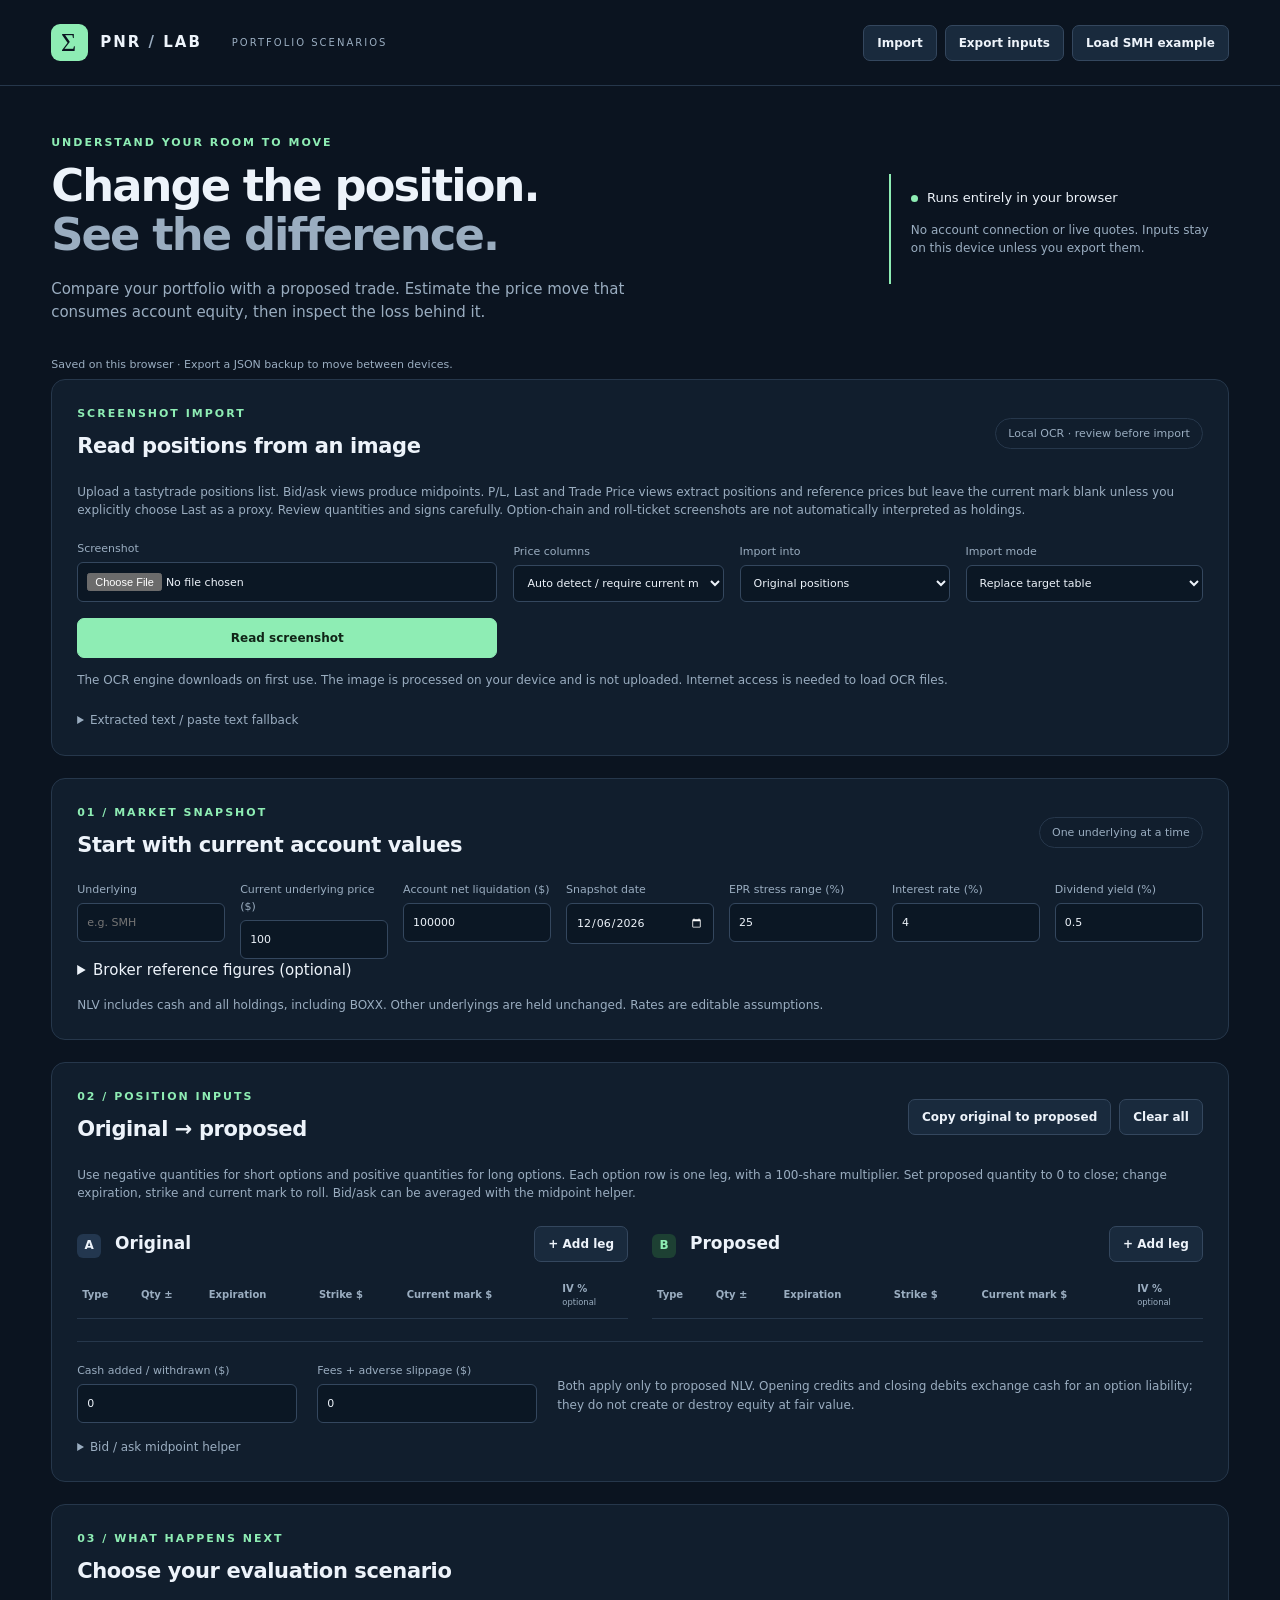
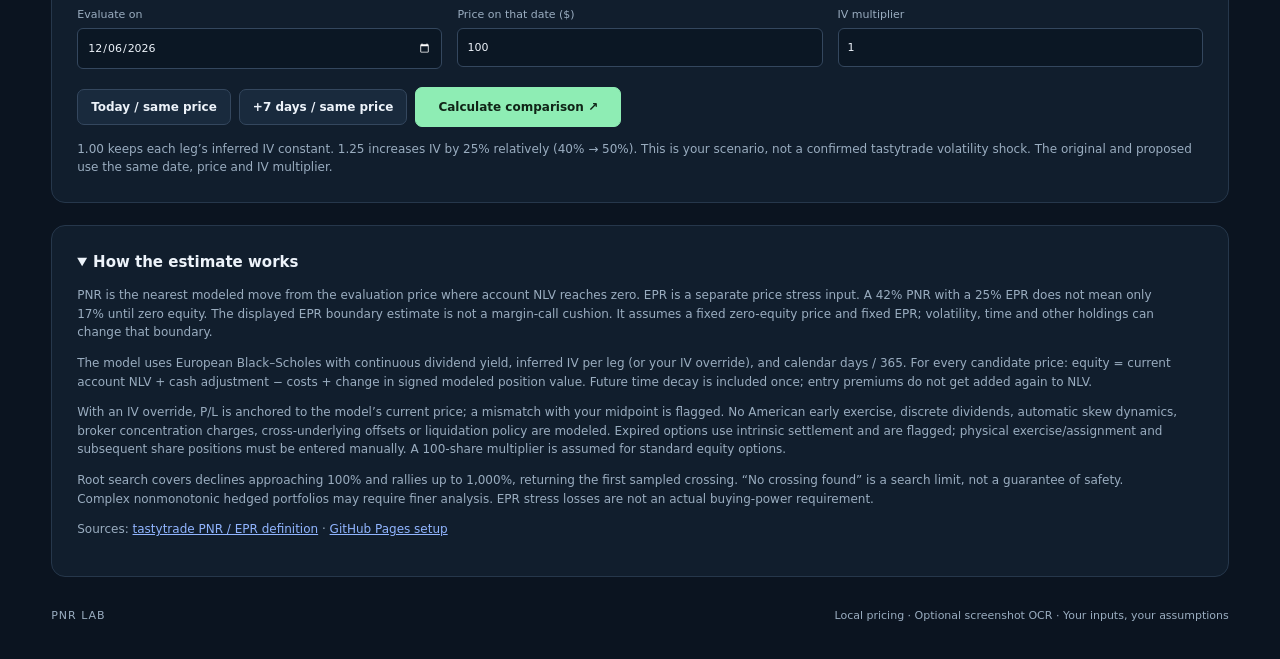
==== index.html @ 28ea032d "Add files via upload Initial PNR Lab deployment" ====
<!doctype html><html lang="en"><head><meta charset="utf-8"><meta name="viewport" content="width=device-width,initial-scale=1"><meta name="theme-color" content="#0b1420"><title>PNR Lab · Portfolio scenario calculator</title><style>:root{color-scheme:dark;--bg:#0b1420;--panel:#111e2d;--line:#26374b;--text:#edf3fa;--muted:#9aadc0;--mint:#8eedb4;--blue:#91b5ff;--amber:#ffc779}*{box-sizing:border-box}body{margin:0;background:var(--bg);color:var(--text);font:15px/1.55 system-ui,-apple-system,BlinkMacSystemFont,"Segoe UI",sans-serif}header{display:flex;align-items:center;gap:30px;padding:24px 4%;border-bottom:1px solid var(--line)}.brand{text-decoration:none;display:flex;align-items:center;gap:12px;letter-spacing:2px;font-weight:750;color:var(--text)}.logo{font:26px Georgia;background:var(--mint);color:#0b1420;width:37px;height:37px;display:grid;place-items:center;border-radius:9px}.muted,.tag{color:var(--muted)}.tag{font-size:10px;letter-spacing:2px}.header-actions{margin-left:auto;display:flex;gap:8px}main{max-width:1600px;margin:auto;padding:0 4%}.intro{display:flex;justify-content:space-between;gap:40px;align-items:center;padding:48px 0 32px}.eyebrow{color:var(--mint);font-size:11px;letter-spacing:2px;font-weight:700;margin:0 0 8px}h1{font-size:clamp(32px,3.5vw,54px);line-height:1.1;letter-spacing:-1.9px;margin:10px 0 18px}h1 span{color:var(--muted)}h2{font-size:21px;letter-spacing:-.4px;margin:0}h3{font-size:17px;margin:0 0 12px}.intro-copy{color:var(--muted);max-width:590px;margin:0}.status-card{border-left:2px solid var(--mint);padding:14px 20px;max-width:340px;font-size:13px}.status-card p{color:var(--muted);font-size:12px}.dot{display:inline-block;width:7px;height:7px;background:var(--mint);border-radius:50%;margin-right:5px}.panel{border:1px solid var(--line);background:var(--panel);border-radius:14px;padding:25px;margin:0 0 22px}.section-top,.results-title{display:flex;justify-content:space-between;align-items:center;gap:20px;margin-bottom:20px}.pill{color:var(--muted);border:1px solid var(--line);border-radius:30px;padding:6px 12px;font-size:11px;white-space:nowrap}.field-grid{display:grid;grid-template-columns:repeat(7,minmax(0,1fr));gap:15px}label{font-size:11px;color:var(--muted);display:block}input,select{font:inherit;color:var(--text);background:#0b1724;border:1px solid #34475e;border-radius:6px;width:100%;padding:10px 9px;margin-top:5px;min-width:0}input:focus,select:focus,button:focus-visible{outline:2px solid var(--mint);outline-offset:2px}button{font:600 12px system-ui;background:#192a3d;color:var(--text);border:1px solid #34475e;padding:10px 13px;border-radius:7px;cursor:pointer;white-space:nowrap}button:hover{background:#243a51}button.primary{background:var(--mint);border-color:var(--mint);color:#102417;padding:12px 22px}.button-group{display:flex;gap:8px;align-items:center;flex-wrap:wrap}.hint{font-size:12px;color:var(--muted);margin:13px 0 0}.tables{display:grid;grid-template-columns:1fr 1fr;gap:24px;margin-top:23px}.position-side{min-width:0}.table-heading{display:flex;justify-content:space-between;align-items:center;margin:0 0 10px}.table-heading h3{margin:0}.number{background:#23374f;border-radius:6px;display:inline-grid;place-items:center;width:24px;height:24px;margin-right:8px;font-size:12px}.proposed .number{background:#1d4033;color:var(--mint)}.table-scroll{overflow-x:auto}table{border-collapse:collapse;width:100%;text-align:left}th{font-size:10px;font-weight:600;color:var(--muted);padding:9px 5px;border-bottom:1px solid var(--line);white-space:nowrap}th small{display:block;font-weight:400}td{padding:8px 5px;border-bottom:1px solid var(--line);font-size:12px;white-space:nowrap;font-variant-numeric:tabular-nums}.inputs{min-width:715px}.inputs input,.inputs select{font-size:12px;padding:8px 6px;margin:0}.inputs td:nth-child(1){width:80px}.inputs td:nth-child(2){width:62px}.inputs td:nth-child(3){width:128px}.inputs td:nth-child(4){width:75px}.inputs td:nth-child(5){width:83px}.inputs td:nth-child(6),.inputs td:nth-child(7){width:73px}.remove{padding:5px 8px;color:var(--muted)}.proposal-controls{display:grid;grid-template-columns:220px 220px 1fr;gap:20px;margin-top:22px;padding-top:20px;border-top:1px solid var(--line)}.proposal-controls p{color:var(--muted);font-size:12px;margin:15px 0}.mid-helper{margin-top:8px;color:var(--muted);font-size:12px}summary{cursor:pointer}.mid-helper .button-group{margin-top:12px}.mid-helper input{width:120px}.evaluation .field-grid{grid-template-columns:repeat(3,minmax(0,1fr));margin:18px 0}.save-status{min-height:22px;font-size:11px;color:var(--muted);padding-bottom:6px}#errors:not(:empty){padding:16px;border:1px solid #b55a57;background:#391e26;color:#ffd3ce;border-radius:10px;margin-bottom:22px}.cards{display:grid;grid-template-columns:1fr 1fr;gap:22px;margin-bottom:22px}.result-card{border:1px solid var(--line);border-radius:14px;padding:25px;background:linear-gradient(130deg,#16273b,#111e2d)}.result-card.proposed-card{background:linear-gradient(130deg,#17372c,#111e2d);border-color:#34594a}.card-label{color:var(--muted);font-size:12px}.pnr-number{font-size:46px;font-weight:650;letter-spacing:-2px;line-height:1.2;margin:8px 0 10px}.pnr-number small{font-size:18px;letter-spacing:0;color:var(--muted)}.card-stats{display:flex;flex-wrap:wrap;gap:25px;font-size:12px;color:var(--muted)}.card-stats strong{display:block;color:var(--text);font-size:17px;margin:4px 0}.badge{display:inline-block;border-radius:25px;padding:4px 9px;font-size:10px;background:#204832;color:var(--mint);margin-top:18px}.badge.warn{background:#473223;color:var(--amber)}.comparison th,.comparison td{padding:13px 12px}.comparison th{font-size:11px}.comparison td{font-size:13px}.positive{color:var(--mint)}.negative{color:#ff9a94}.legend{font-size:12px;display:flex;gap:15px}.original-line{color:var(--blue)}.proposed-line{color:var(--mint)}canvas{width:100%;height:300px;display:block;touch-action:pan-y}.methodology p{font-size:12px;color:var(--muted);max-width:1100px}.methodology summary{font-weight:650}.methodology a{color:var(--blue)}footer{display:flex;justify-content:space-between;color:var(--muted);font-size:11px;letter-spacing:1px;padding:8px 0 35px}footer span{letter-spacing:0}#leg-side{width:auto;margin:0;padding:9px}.toast{color:var(--mint)}@media(min-width:1200px){.inputs{min-width:650px}}@media(max-width:1100px){.field-grid{grid-template-columns:repeat(4,minmax(0,1fr))}.tables{grid-template-columns:1fr}.inputs{min-width:715px}.proposal-controls{grid-template-columns:1fr 1fr}.proposal-controls p{grid-column:1/-1;margin:0}.tag{display:none}}@media(max-width:600px){header{flex-wrap:wrap;gap:15px;padding:18px 5%}.header-actions{width:100%;margin:0;flex-wrap:wrap}.intro{padding:30px 0;display:block}.status-card{margin-top:24px}.field-grid,.evaluation .field-grid{grid-template-columns:1fr 1fr;gap:12px}.panel{padding:18px}.section-top,.results-title{align-items:flex-start;flex-wrap:wrap}.cards{grid-template-columns:1fr}.proposal-controls{grid-template-columns:1fr 1fr}.pnr-number{font-size:40px}footer{display:block}footer span{display:block;margin-top:8px}.comparison{min-width:580px}.pill{white-space:normal}.evaluation .button-group button{flex:1}.intro-copy{font-size:13px}}
.ocr-controls{display:grid;grid-template-columns:2fr 1fr 1fr auto;gap:16px;align-items:end;margin-top:20px}.ocr-preview{display:grid;grid-template-columns:170px 1fr;gap:25px;margin:22px 0}.ocr-preview img{width:100%;max-height:240px;object-fit:contain;border:1px solid var(--line);border-radius:8px}.ocr-preview .field-grid{grid-template-columns:repeat(3,minmax(0,1fr));margin-top:15px}.check-label{display:flex;align-items:center;gap:8px;margin-top:15px}.check-label input{width:auto;margin:0}.ocr-table{min-width:1000px}.ocr-table input[type=checkbox]{width:18px;height:18px}.ocr-warnings{white-space:normal;min-width:150px;color:var(--amber);font-size:10px}.screenshot-panel .button-group{margin-top:15px}.ocr-text{margin-top:20px;color:var(--muted);font-size:12px}.ocr-text textarea{width:100%;margin:12px 0;padding:12px;border:1px solid #34475e;border-radius:7px;background:#0b1724;color:var(--text);font:12px monospace}button:disabled{opacity:.45;cursor:not-allowed}#ocr-progress{min-height:20px}@media(max-width:900px){.ocr-controls{grid-template-columns:1fr 1fr}.ocr-preview{grid-template-columns:110px 1fr}}@media(max-width:600px){.ocr-controls{grid-template-columns:1fr}.ocr-preview{grid-template-columns:1fr}.ocr-preview img{max-height:180px}.ocr-preview .field-grid{grid-template-columns:1fr 1fr}}
</style></head><body>
<header><a class="brand" href="#"><span class="logo">Σ</span><span>PNR<span class="muted"> / </span>LAB</span></a><span class="tag">PORTFOLIO SCENARIOS</span><div class="header-actions"><button id="import">Import</button><button id="export">Export inputs</button><button id="demo">Load SMH example</button></div></header>
<main><section class="intro"><div><p class="eyebrow">UNDERSTAND YOUR ROOM TO MOVE</p><h1>Change the position.<br><span>See the difference.</span></h1><p class="intro-copy">Compare your portfolio with a proposed trade. Estimate the price move that consumes account equity, then inspect the loss behind it.</p></div><div class="status-card"><span class="dot"></span> Runs entirely in your browser<p>No account connection or live quotes. Inputs stay on this device unless you export them.</p></div></section>
<div id="save-status" class="save-status" aria-live="polite"></div>
<section class="panel screenshot-panel"><div class="section-top"><div><p class="eyebrow">SCREENSHOT IMPORT</p><h2>Read positions from an image</h2></div><span class="pill">Local OCR · review before import</span></div><p class="hint">Upload a tastytrade positions list. Bid/ask views produce midpoints. P/L, Last and Trade Price views extract positions and reference prices but leave the current mark blank unless you explicitly choose Last as a proxy. Review quantities and signs carefully. Option-chain and roll-ticket screenshots are not automatically interpreted as holdings.</p><div class="ocr-controls"><label>Screenshot<input id="screenshot-file" type="file" accept="image/png,image/jpeg,image/webp"></label><label>Price columns<select id="ocr-layout"><option value="auto">Auto detect / require current mark</option><option value="bidask">Bid / Ask view</option><option value="last">Use Last as proxy (may be stale)</option></select></label><label>Import into<select id="ocr-target"><option value="original">Original positions</option><option value="proposed">Proposed positions</option></select></label><label>Import mode<select id="ocr-mode"><option value="replace">Replace target table</option><option value="append">Append to target table</option></select></label><button id="ocr-read" class="primary">Read screenshot</button></div><p id="ocr-progress" class="hint" aria-live="polite">The OCR engine downloads on first use. The image is processed on your device and is not uploaded. Internet access is needed to load OCR files.</p><div id="ocr-review" hidden><div class="ocr-preview"><img id="ocr-image" alt="Selected screenshot preview"><div><h3>Review extracted values</h3><p class="hint">A missing value stays blank. Expiration years may be inferred from the snapshot date. Confirm every row after comparing with the image; import is blocked until valid rows are confirmed.</p><div class="field-grid"><label>Detected symbol<input id="ocr-symbol"></label><label>Detected spot ($)<input id="ocr-spot" type="number" step="any"></label><label>Detected account NLV ($)<input id="ocr-nlv" type="number" step="any"></label></div><label class="check-label"><input type="checkbox" id="ocr-fields"> Also apply these detected account fields (optional)</label></div></div><div class="table-scroll"><table class="inputs ocr-table"><thead><tr><th>Confirm</th><th>Type</th><th>Qty ±</th><th>Expiration</th><th>Strike $</th><th>Bid $</th><th>Ask $</th><th>Last $</th><th>Entry $</th><th>Current mark $</th><th>Review notes</th><th></th></tr></thead><tbody id="ocr-rows"></tbody></table></div><div class="button-group"><button id="ocr-add">+ Add missing row</button><button id="ocr-apply" class="primary">Import reviewed rows</button></div></div><details class="ocr-text"><summary>Extracted text / paste text fallback</summary><p class="hint">If OCR cannot load, paste rows as: <code>-15 Oct 16 2026 715 C 0.33 0.45</code>. One leg per line. Then parse and review.</p><textarea id="ocr-text" rows="6" placeholder="-15 Oct 16 2026 715 C 0.33 0.45"></textarea><button id="ocr-parse">Parse text into review table</button></details></section>
<section class="panel"><div class="section-top"><div><p class="eyebrow">01 / MARKET SNAPSHOT</p><h2>Start with current account values</h2></div><span class="pill">One underlying at a time</span></div><div class="field-grid">
<label>Underlying<input id="symbol" value="" placeholder="e.g. SMH" maxlength="12"></label><label>Current underlying price ($)<input id="spot" type="number" min="0.01" step="0.01"></label><label>Account net liquidation ($)<input id="nlv" type="number" min="1" step="1000"></label><label>Snapshot date<input id="asOf" type="date"></label><label>EPR stress range (%)<input id="epr" type="number" min="0.1" max="99.9" step="0.1"></label><label>Interest rate (%)<input id="rate" type="number" step="0.1"></label><label>Dividend yield (%)<input id="yield" type="number" step="0.1"></label>
</div><details><summary>Broker reference figures (optional)</summary><div class="field-grid"><label>Reported signed PNR (%)<input id="brokerPNR" type="number" step="any"></label><label>Underlying margin requirement ($)<input id="brokerMargin" type="number" step="0.01"></label><label>Net short extrinsic value ($)<input id="brokerExtrinsic" type="number" step="0.01"></label></div><p class="hint">Reference observations only. They do not adjust or calibrate the model.</p></details><p class="hint">NLV includes cash and all holdings, including BOXX. Other underlyings are held unchanged. Rates are editable assumptions.</p></section>
<section class="panel"><div class="section-top"><div><p class="eyebrow">02 / POSITION INPUTS</p><h2>Original → proposed</h2></div><div class="button-group"><button id="copy">Copy original to proposed</button><button id="empty">Clear all</button></div></div>
<p class="hint">Use negative quantities for short options and positive quantities for long options. Each option row is one leg, with a 100-share multiplier. Set proposed quantity to 0 to close; change expiration, strike and current mark to roll. Bid/ask can be averaged with the midpoint helper.</p>
<div class="tables"><div class="position-side"><div class="table-heading"><h3><span class="number">A</span> Original</h3><button data-add="original">+ Add leg</button></div><div class="table-scroll"><table class="inputs"><thead><tr><th>Type</th><th>Qty ±</th><th>Expiration</th><th>Strike $</th><th>Current mark $</th><th>IV % <small>optional</small></th><th>Entry $ <small>optional</small></th><th></th></tr></thead><tbody id="original"></tbody></table></div></div>
<div class="position-side proposed"><div class="table-heading"><h3><span class="number">B</span> Proposed</h3><button data-add="proposed">+ Add leg</button></div><div class="table-scroll"><table class="inputs"><thead><tr><th>Type</th><th>Qty ±</th><th>Expiration</th><th>Strike $</th><th>Current mark $</th><th>IV % <small>optional</small></th><th>Entry $ <small>optional</small></th><th></th></tr></thead><tbody id="proposed"></tbody></table></div></div></div>
<div class="proposal-controls"><label>Cash added / withdrawn ($)<input id="deposit" type="number" step="1000"></label><label>Fees + adverse slippage ($)<input id="cost" type="number" min="0" step="1"></label><p>Both apply only to proposed NLV. Opening credits and closing debits exchange cash for an option liability; they do not create or destroy equity at fair value.</p></div>
<details class="mid-helper"><summary>Bid / ask midpoint helper</summary><div class="button-group"><label>Bid<input id="bid" type="number" step="0.01" min="0"></label><label>Ask<input id="ask" type="number" step="0.01" min="0"></label><output id="mid-output">Midpoint: —</output></div></details>
</section>
<section class="panel evaluation"><div><p class="eyebrow">03 / WHAT HAPPENS NEXT</p><h2>Choose your evaluation scenario</h2></div><div class="field-grid"><label>Evaluate on<input id="evaluateOn" type="date"></label><label>Price on that date ($)<input id="evaluateSpot" type="number" min="0.01" step="0.01"></label><label>IV multiplier<input id="ivScale" type="number" min="0.01" max="5" step="0.05"></label></div><div class="button-group"><button id="today">Today / same price</button><button id="week">+7 days / same price</button><button id="calculate" class="primary">Calculate comparison ↗</button></div><p class="hint">1.00 keeps each leg’s inferred IV constant. 1.25 increases IV by 25% relatively (40% → 50%). This is your scenario, not a confirmed tastytrade volatility shock. The original and proposed use the same date, price and IV multiplier.</p></section>
<div id="errors" role="alert"></div><section id="results" hidden>
<div class="results-title"><div><p class="eyebrow">04 / ESTIMATED RESULTS</p><h2 id="result-heading">Your comparison</h2></div><span class="pill">Theoretical · not broker margin</span></div><div id="cards" class="cards"></div>
<section class="panel"><h3>Broker comparison · original snapshot</h3><div class="table-scroll"><table class="comparison"><thead><tr><th>Metric</th><th>Broker observation</th><th>Model</th><th>Difference</th></tr></thead><tbody id="broker-comparison"></tbody></table></div><p id="broker-note" class="hint"></p></section><section class="panel"><h3>What changed?</h3><div class="table-scroll"><table class="comparison"><thead><tr><th>Metric</th><th>Original</th><th>Proposed</th><th>Change</th></tr></thead><tbody id="comparison"></tbody></table></div><p id="result-note" class="hint"></p></section>
<section class="panel"><div class="section-top"><div><p class="eyebrow">EQUITY UNDER PRICE STRESS</p><h3>The path to zero</h3></div><div class="legend"><span class="original-line">● Original</span><span class="proposed-line">● Proposed</span></div></div><canvas id="chart" height="300" aria-label="Original and proposed account equity across underlying price moves"></canvas><p id="chart-hover" class="hint">Move over the chart to inspect account equity. The dashed line is zero equity.</p></section>
<section class="panel"><div class="section-top"><h3>Loss contribution by leg</h3><div class="button-group"><select id="leg-side" aria-label="Portfolio for leg breakdown"><option value="original">Original</option><option value="proposed" selected>Proposed</option></select><button id="csv">Export results CSV</button></div></div><div class="table-scroll"><table class="comparison"><thead><tr><th>Position</th><th>Fitted IV</th><th>Projected P/L*</th><th>Up EPR loss</th><th>Up loss / contract</th><th>Down EPR loss</th></tr></thead><tbody id="leg-results"></tbody></table></div><p class="hint">Positive stress loss consumes equity; negative loss is an offsetting gain. *Projected P/L is the change from the current modeled snapshot to your evaluation date and price.</p></section>
</section>
<section class="panel methodology"><details open><summary>How the estimate works</summary><p>PNR is the nearest modeled move from the evaluation price where account NLV reaches zero. EPR is a separate price stress input. A 42% PNR with a 25% EPR does not mean only 17% until zero equity. The displayed EPR boundary estimate is not a margin-call cushion. It assumes a fixed zero-equity price and fixed EPR; volatility, time and other holdings can change that boundary.</p><p>The model uses European Black–Scholes with continuous dividend yield, inferred IV per leg (or your IV override), and calendar days / 365. For every candidate price: equity = current account NLV + cash adjustment − costs + change in signed modeled position value. Future time decay is included once; entry premiums do not get added again to NLV.</p><p>With an IV override, P/L is anchored to the model’s current price; a mismatch with your midpoint is flagged. No American early exercise, discrete dividends, automatic skew dynamics, broker concentration charges, cross-underlying offsets or liquidation policy are modeled. Expired options use intrinsic settlement and are flagged; physical exercise/assignment and subsequent share positions must be entered manually. A 100-share multiplier is assumed for standard equity options.</p><p>Root search covers declines approaching 100% and rallies up to 1,000%, returning the first sampled crossing. “No crossing found” is a search limit, not a guarantee of safety. Complex nonmonotonic hedged portfolios may require finer analysis. EPR stress losses are not an actual buying-power requirement.</p><p>Sources: <a href="https://tastytrade.com/learn/accounts/account-resources/what-is-portfolio-margin-how-it-works/" target="_blank" rel="noopener">tastytrade PNR / EPR definition</a> · <a href="https://docs.github.com/en/pages/getting-started-with-github-pages/creating-a-github-pages-site" target="_blank" rel="noopener">GitHub Pages setup</a></p></details></section>
<footer>PNR LAB <span>Local pricing · Optional screenshot OCR · Your inputs, your assumptions</span></footer>
</main><input id="import-file" type="file" accept="application/json,.json" hidden><script>(function(root){
'use strict';
const DAY=86400000;
function cdf(x){const a=Math.abs(x),t=1/(1+0.2316419*a);const z=Math.exp(-a*a/2)/Math.sqrt(2*Math.PI);const y=1-z*t*(0.319381530+t*(-0.356563782+t*(1.781477937+t*(-1.821255978+t*1.330274429))));return x<0?1-y:y;}
function price(s,k,t,v,kind,r=0,q=0){
 if(kind==='stock')return s;
 const intrinsic=Math.max(kind==='call'?s-k:k-s,0);
 if(t<=0)return intrinsic;
 if(s<=0)return kind==='put'?k*Math.exp(-r*t):0;
 if(v<=0)return Math.max(kind==='call'?s*Math.exp(-q*t)-k*Math.exp(-r*t):k*Math.exp(-r*t)-s*Math.exp(-q*t),0);
 const d1=(Math.log(s/k)+(r-q+v*v/2)*t)/(v*Math.sqrt(t)),d2=d1-v*Math.sqrt(t);
 return Math.max(0,kind==='call'?s*Math.exp(-q*t)*cdf(d1)-k*Math.exp(-r*t)*cdf(d2):k*Math.exp(-r*t)*cdf(-d2)-s*Math.exp(-q*t)*cdf(-d1));
}
function bisect(fn,lo,hi){let fl=fn(lo);for(let i=0;i<90;i++){const mid=(lo+hi)/2,fm=fn(mid);if(Math.abs(fm)<1e-7)return mid;if(fl*fm<=0)hi=mid;else{lo=mid;fl=fm;}}return(lo+hi)/2;}
function dateDays(a,b){return (Date.parse(b+'T00:00:00Z')-Date.parse(a+'T00:00:00Z'))/DAY;}
function calibrate(row,cfg){
 if(!['call','put','stock'].includes(row.kind))throw Error('Choose Call, Put or Shares.');
 if(row.qty===''||row.qty==null||!Number.isInteger(+row.qty))throw Error('Quantity must be a signed whole number.');
 if(+row.qty===0)return {...row,qty:0,iv:0,days:0,base:0};
 if(row.kind==='stock')return {...row,iv:0,days:0,base:cfg.spot,mult:1};
 const days=dateDays(cfg.asOf,row.expiry);if(!Number.isFinite(days)||days<=0)throw Error('Expiration must be after the snapshot date.');
 if(!(row.strike>0))throw Error('Strike must be positive.');
 const mark=+row.mark,t=days/365;
 if(!(mark>0))throw Error('Enter a positive current midpoint for active options.');
 let iv;
 if(row.iv!==''&&row.iv!=null){iv=+row.iv/100;if(!(iv>0&&iv<=5))throw Error('IV must be between 0 and 500%.');}
 else {const f=v=>price(cfg.spot,+row.strike,t,v,row.kind,cfg.rate/100,cfg.yield/100)-mark;
  if(f(0.00001)>0.00001||f(5)<0)throw Error('Midpoint cannot be fitted: check price, strike, date and carry assumptions.');
  iv=bisect(f,0.00001,5);
 }
 const base=price(cfg.spot,+row.strike,t,iv,row.kind,cfg.rate/100,cfg.yield/100);
 return {...row,qty:+row.qty,strike:+row.strike,mark,iv,days,base,mult:100,fitDifference:base-mark};
}
function compile(rows,cfg){return rows.map((row,i)=>{try{return calibrate(row,cfg);}catch(e){throw Error('Row '+(i+1)+': '+e.message);}});}
function modelValue(leg,s,elapsed,scale,cfg){
 if(!leg.qty)return 0;
 return leg.qty*(leg.mult||100)*price(s,leg.strike,Math.max(0,leg.days-elapsed)/365,leg.iv*scale,leg.kind,cfg.rate/100,cfg.yield/100);
}
function snapshotValue(legs){return legs.reduce((a,l)=>a+l.qty*(l.mult||100)*l.base,0);}
function value(legs,s,elapsed,scale,cfg){return legs.reduce((a,l)=>a+modelValue(l,s,elapsed,scale,cfg),0);}
function findRoot(fn,spot,up){
 if(fn(spot)<=0)return {price:spot,move:0};
 // Search outward and return the first sampled sign change, including hedged portfolios.
 let prev=spot,fp=fn(prev);const maxMove=10,minRatio=0.000001;
 for(let i=1;i<=2400;i++){
  const next=up?spot*(1+maxMove*i/2400):spot*(1-(1-minRatio)*i/2400),f=fn(next);
  if(f<=0&&fp>0){const p=bisect(fn,Math.min(prev,next),Math.max(prev,next));return{price:p,move:Math.abs(p/spot-1)*100};}
  prev=next;fp=f;
 }
 return null;
}
function evaluate(legs,cfg,deposit=0,cost=0){
 const elapsed=dateDays(cfg.asOf,cfg.evaluateOn);if(elapsed<0||!Number.isFinite(elapsed))throw Error('Evaluation date must be on or after the snapshot date.');
 if(!(cfg.spot>0&&cfg.evaluateSpot>0&&cfg.nlv>0))throw Error('Spot prices and snapshot NLV must be positive.');
 if(!(cfg.epr>0&&cfg.epr<100))throw Error('EPR must be between 0 and 100%.');
 if(!(cfg.ivScale>0&&cfg.ivScale<=5))throw Error('IV multiplier must be between 0 and 5.');
 const base=snapshotValue(legs), equityAt=s=>cfg.nlv+deposit-cost+value(legs,s,elapsed,cfg.ivScale,cfg)-base;
 const equity=equityAt(cfg.evaluateSpot),up=findRoot(equityAt,cfg.evaluateSpot,true),down=findRoot(equityAt,cfg.evaluateSpot,false);
 const stressUp=cfg.evaluateSpot*(1+cfg.epr/100),stressDown=cfg.evaluateSpot*(1-cfg.epr/100);
 const upLoss=equity-equityAt(stressUp),downLoss=equity-equityAt(stressDown);
 const legResults=legs.filter(l=>l.qty).map(l=>{const now=modelValue(l,cfg.evaluateSpot,elapsed,cfg.ivScale,cfg),u=modelValue(l,stressUp,elapsed,cfg.ivScale,cfg),d=modelValue(l,stressDown,elapsed,cfg.ivScale,cfg);return{...l,upLoss:now-u,downLoss:now-d,perContractUp:(now-u)/Math.abs(l.qty),upPrice:price(stressUp,l.strike,Math.max(0,l.days-elapsed)/365,l.iv*cfg.ivScale,l.kind,cfg.rate/100,cfg.yield/100),dayPL:now-l.qty*(l.mult||100)*l.base};});
 return{equity,equityAt,up,down,upLoss,downLoss,stressUp,stressDown,legResults,expired:legs.some(l=>l.qty&&l.kind!=='stock'&&l.days<=elapsed),fitMismatch:legs.some(l=>Math.abs(l.fitDifference||0)>.02),elapsed,base};
}
const api={cdf,price,bisect,dateDays,compile,evaluate,value,snapshotValue};
if(typeof module!=='undefined'&&module.exports)module.exports=api;root.PNR=api;
})(typeof globalThis!=='undefined'?globalThis:this);
</script><script>(function(){'use strict';
const $=id=>document.getElementById(id),KEY='pnr-lab-v1',ids=['symbol','spot','nlv','asOf','epr','rate','yield','evaluateOn','evaluateSpot','ivScale','deposit','cost','brokerPNR','brokerMargin','brokerExtrinsic'];
let state={original:[],proposed:[]},last=null,chartData=null;
const esc=s=>String(s??'').replace(/[&<>"']/g,c=>({'&':'&amp;','<':'&lt;','>':'&gt;','"':'&quot;',"'":'&#39;'}[c]));
const money=x=>Number.isFinite(x)?new Intl.NumberFormat('en-US',{style:'currency',currency:'USD',maximumFractionDigits:0}).format(x):'—';
const pct=x=>Number.isFinite(x)?x.toFixed(2)+'%':'—';
const sign=x=>x>0?'+':'';
function defaults(){const today=new Date().toLocaleDateString('en-CA');const date=/^\d{4}-\d{2}-\d{2}$/.test(today)?today:new Date().toISOString().slice(0,10);return{symbol:'',spot:100,nlv:100000,asOf:date,epr:25,rate:4,yield:.5,evaluateOn:date,evaluateSpot:100,ivScale:1,deposit:0,cost:0,brokerPNR:'',brokerMargin:'',brokerExtrinsic:'',original:[],proposed:[]};}
function example(){const r=(kind,qty,expiry,strike,mark)=>({kind,qty,expiry,strike,mark,iv:'',entry:'',priceSource:'Earlier bid/ask midpoint'});const original=[r('put',-15,'2026-10-16',430,.085),r('call',-15,'2026-10-16',715,.39),r('put',-30,'2026-11-20',390,.525),r('call',-30,'2026-11-20',740,4.625),r('put',-20,'2026-12-18',355,.89),r('call',-20,'2026-12-18',795,4.3),r('put',-20,'2027-01-15',350,1.255),r('call',-20,'2027-01-15',910,1.835)];return{...defaults(),symbol:'SMH',spot:630.75,nlv:501978.34,brokerPNR:26,brokerMargin:203026.77,brokerExtrinsic:32765.71,asOf:'2026-10-02',evaluateOn:'2026-10-02',evaluateSpot:630.75,original,proposed:JSON.parse(JSON.stringify(original))};}
function allInputs(){const data={...state};for(const id of ids)data[id]=$(id).value;return data;}
function save(){try{localStorage.setItem(KEY,JSON.stringify(allInputs()));$('save-status').textContent='Saved on this browser · Export a JSON backup to move between devices.';}catch(e){$('save-status').textContent='Browser storage unavailable. Use Export inputs to keep a backup.';}}
function dirty(){last=null;$('results').hidden=true;$('errors').textContent='';save();}
function load(data){if(!data||!Array.isArray(data.original)||!Array.isArray(data.proposed))throw Error('Invalid project: expected original and proposed position arrays.');if(data.original.length>200||data.proposed.length>200)throw Error('Maximum 200 legs per table.');const def=defaults();state={original:data.original.map(cleanRow),proposed:data.proposed.map(cleanRow)};for(const id of ids)$(id).value=data[id]??def[id];renderTables();dirty();}
function cleanRow(x){if(!x||typeof x!=='object')throw Error('Invalid position row.');return{kind:x.kind??'call',qty:x.qty??-1,expiry:x.expiry??'',strike:x.strike??'',mark:x.mark??'',iv:x.iv??'',entry:x.entry??'',priceSource:x.priceSource??'Manual mark'};}
function renderTables(){for(const side of ['original','proposed'])$(side).innerHTML=state[side].map((r,i)=>`<tr data-row="${i}" data-side="${side}"><td><select data-field="kind" aria-label="${side} row ${i+1} type">${['call','put','stock'].map(k=>`<option value="${k}" ${r.kind===k?'selected':''}>${k==='stock'?'Shares':k[0].toUpperCase()+k.slice(1)}</option>`).join('')}</select></td>${['qty','expiry','strike','mark','iv','entry'].map(k=>`<td><input data-field="${k}" aria-label="${side} row ${i+1} ${k}" type="${k==='expiry'?'date':'number'}" ${k==='expiry'?'':`step="${k==='qty'?'1':'any'}"`} value="${esc(r[k])}" ${(r.kind==='stock'&&['expiry','strike','mark','iv'].includes(k))?'disabled':''} ${k==='iv'?'placeholder="Auto"':''}>${k==='mark'&&r.kind!=='stock'?'<small class="hint">'+esc(r.priceSource||'Manual mark')+'</small>':''}</td>`).join('')}<td><button class="remove" data-remove="${i}" data-side="${side}" aria-label="Remove ${side} row ${i+1}">×</button></td></tr>`).join('');}
for(const side of ['original','proposed']){
 $(side).addEventListener('input',e=>{const field=e.target.dataset.field;if(!field)return;const row=e.target.closest('tr'),raw=e.target.value;state[side][+row.dataset.row][field]=['kind','expiry'].includes(field)?raw:(raw===''?'':Number(raw));if(field==='mark'){state[side][+row.dataset.row].priceSource='Manual mark';const note=e.target.parentElement?.querySelector('small');if(note)note.textContent='Manual mark';}dirty();});
 $(side).addEventListener('change',e=>{if(e.target.dataset.field==='kind'){renderTables();dirty();}});
 $(side).addEventListener('click',e=>{const b=e.target.closest('[data-remove]');if(b){state[side].splice(+b.dataset.remove,1);renderTables();dirty();}});
}
document.querySelectorAll('[data-add]').forEach(b=>b.onclick=()=>{const snapshot=Date.parse($('asOf').value+'T00:00:00Z');if(!Number.isFinite(snapshot)){$('errors').textContent='Enter a valid snapshot date before adding a leg.';return;}const expiry=new Date(snapshot+45*86400000).toISOString().slice(0,10);state[b.dataset.add].push({kind:'call',qty:-1,expiry,strike:+$('spot').value*1.2,mark:'',iv:'',entry:''});renderTables();dirty();});
for(const id of ids)$(id).addEventListener('input',dirty);
$('copy').onclick=()=>{state.proposed=JSON.parse(JSON.stringify(state.original));renderTables();dirty();};
$('empty').onclick=()=>{if(confirm('Clear both position tables and reset account inputs?'))load(defaults());};
$('demo').onclick=()=>{if(state.original.length&&!confirm('Replace current inputs with the illustrative SMH example? Export your inputs first to keep them.'))return;load(example());calculate();};
$('today').onclick=()=>{$('evaluateOn').value=$('asOf').value;$('evaluateSpot').value=$('spot').value;dirty();calculate();};
$('week').onclick=()=>{const d=Date.parse($('asOf').value+'T00:00:00Z');if(!Number.isFinite(d))return;$('evaluateOn').value=new Date(d+7*86400000).toISOString().slice(0,10);$('evaluateSpot').value=$('spot').value;dirty();calculate();};
function download(name,content,type){const a=document.createElement('a'),url=URL.createObjectURL(new Blob([content],{type}));a.href=url;a.download=name;a.click();setTimeout(()=>URL.revokeObjectURL(url),2000);}
$('export').onclick=()=>download('pnr-lab-inputs.json',JSON.stringify({version:1,...allInputs()},null,2),'application/json');
$('import').onclick=()=>$('import-file').click();
$('import-file').onchange=async e=>{try{const f=e.target.files[0];if(!f)return;if(f.size>2000000)throw Error('Project file is too large.');load(JSON.parse(await f.text()));calculate();}catch(err){$('errors').textContent=err.message;}e.target.value='';};
for(const id of ['bid','ask'])$(id).oninput=()=>{const b=$('bid').value,a=$('ask').value;$('mid-output').textContent=b!==''&&a!==''&&+a>=+b?'Midpoint: $'+((+b + +a)/2).toFixed(4):'Midpoint: — (ask must be ≥ bid)';};
function config(){const c={};for(const id of ids)c[id]=['symbol','asOf','evaluateOn'].includes(id)?$(id).value:Number($(id).value);for(const k of ['spot','nlv','epr','rate','yield','evaluateSpot','ivScale','deposit','cost'])if($(k).value===''||!Number.isFinite(c[k]))throw Error('Enter a valid value for '+k+'.');if(c.cost<0)throw Error('Fees and adverse slippage must be nonnegative.');if(Math.abs(c.rate)>100||Math.abs(c.yield)>100)throw Error('Rate and yield must be between −100% and 100%.');return c;}
function metricRoot(root,up){return root?(up?'+':'−')+pct(root.move):'No crossing found';}
function card(name,result,cls){const u=result.up,inside=(u&&u.move<last.cfg.epr)||(result.down&&result.down.move<last.cfg.epr), cushion=u?(1+u.move/100)/(1+last.cfg.epr/100)-1:null;return`<div class="result-card ${cls}"><div class="card-label">${name} · estimated upside PNR</div><div class="pnr-number">${u?'+'+pct(u.move):'<small>No crossing found</small>'}</div><div class="card-stats"><span>Zero-equity price<strong>${u?money(u.price):'Beyond search range'}</strong></span><span>Projected NLV<strong>${money(result.equity)}</strong></span><span>Downside PNR<strong>${metricRoot(result.down,false)}</strong></span></div><span class="badge ${inside||result.equity<=0?'warn':''}">${result.equity<=0?'Projected NLV ≤ 0':u?(inside?'Inside EPR boundary':'Outside EPR boundary'):(inside?'Downside inside EPR boundary':'No upside crossing in search range')}</span>${cushion!=null?`<p class="hint">${cushion>=0?'Approx. rally to EPR boundary: '+pct(cushion*100):'PNR is already within the EPR stress range.'}</p>`:''}</div>`;}
function calculate(){try{
 const cfg=config();let a,b;try{a=PNR.compile(state.original,cfg);}catch(e){throw Error('Original — '+e.message);}try{b=PNR.compile(state.proposed,cfg);}catch(e){throw Error('Proposed — '+e.message);}
 const original=PNR.evaluate(a,cfg),proposed=PNR.evaluate(b,cfg,cfg.deposit,cfg.cost);last={cfg,original,proposed};$('errors').textContent='';$('results').hidden=false;
 $('result-heading').textContent=(cfg.symbol||'Underlying')+' · '+cfg.evaluateOn+' at '+money(cfg.evaluateSpot);
 $('cards').innerHTML=card('Original',original,'')+card('Proposed',proposed,'proposed-card');
 const rows=[['Upside PNR',original.up?.move,proposed.up?.move,'pp'],['Downside PNR magnitude',original.down?.move,proposed.down?.move,'pp'],['Projected account NLV',original.equity,proposed.equity,'$'],['Additional loss at +'+cfg.epr+'% EPR',original.upLoss,proposed.upLoss,'$'],['Additional loss at −'+cfg.epr+'% EPR',original.downLoss,proposed.downLoss,'$'],['Equity left at up EPR',original.equity-original.upLoss,proposed.equity-proposed.upLoss,'$'],['Equity left at down EPR',original.equity-original.downLoss,proposed.equity-proposed.downLoss,'$']];
 $('comparison').innerHTML=rows.map(([name,a,b,type])=>{const d=b-a,fmt=x=>type==='pp'?pct(x):money(x);return`<tr><td>${esc(name)}</td><td>${fmt(a)}</td><td>${fmt(b)}</td><td>${Number.isFinite(a)&&Number.isFinite(b)?(type==='pp'?sign(d)+d.toFixed(2)+' pp':sign(d)+money(d)):'—'}</td></tr>`;}).join('');
 const notes=['EPR stress prices: '+money(original.stressDown)+' / '+money(original.stressUp)+'.'];if(original.expired||proposed.expired)notes.push('Some options expire on or before this date: intrinsic settlement is used. Enter resulting shares manually after exercise/assignment.');if(original.fitMismatch||proposed.fitMismatch)notes.push('An IV override differs from its quoted midpoint by over $0.02. P/L is anchored to the modeled current price.');if(!state.original.length)notes.push('Original table is empty; only cash equity is modeled.');$('result-note').textContent=notes.join(' ');
 renderBenchmark(a,cfg);renderLegs();drawChart();save();
 }catch(e){last=null;$('results').hidden=true;$('errors').textContent=e.message;}}
function renderBenchmark(legs,cfg){
 const b=PNR.evaluate(legs,{...cfg,evaluateOn:cfg.asOf,evaluateSpot:cfg.spot,ivScale:1});
 const nearest=b.up&&(!b.down||b.up.move<=b.down.move)?b.up.move:b.down?-b.down.move:null;
 const observed=$('brokerPNR').value===''?null:Number($('brokerPNR').value),observedMargin=$('brokerMargin').value===''?null:Number($('brokerMargin').value),observedExt=$('brokerExtrinsic').value===''?null:Number($('brokerExtrinsic').value);
 const ext=legs.reduce((total,l)=>l.kind==='stock'?total:total-l.qty*100*(l.base-Math.max(l.kind==='call'?cfg.spot-l.strike:l.strike-cfg.spot,0)),0);
 const fmtMoney=v=>Number.isFinite(v)?new Intl.NumberFormat('en-US',{style:'currency',currency:'USD',maximumFractionDigits:2}).format(v):'—';
 const gap=observed!=null&&Math.abs(observed)<100&&nearest!=null?nearest-observed:null;
 $('broker-comparison').innerHTML=[['Nearest signed PNR',observed==null?'Not supplied':pct(observed),nearest==null?'No crossing found':pct(nearest),gap==null?'—':sign(gap)+gap.toFixed(2)+' pp'],['Underlying margin requirement',fmtMoney(observedMargin),'Not modeled','—'],['Net short option extrinsic value',fmtMoney(observedExt),fmtMoney(ext),observedExt==null?'—':fmtMoney(ext-observedExt)]].map(row=>'<tr>'+row.map(x=>'<td>'+esc(x)+'</td>').join('')+'</tr>').join('');
 $('broker-note').textContent='Original positions at the snapshot date and price; no proposed cash or future IV shock. Broker inputs are references, never fitted targets. A whole-percent PNR does not establish the broker’s rounding rule. 101% readings are not treated as exact zero-equity thresholds. Margin uses separate broker price/IV stress arrays and house rules. EPR loss is not margin. ' +(cfg.symbol.toUpperCase()==='SMH'&&cfg.asOf==='2026-10-02'?'SMH example uses your earlier bid/ask midpoints with later screenshot spot $630.75 and NLV $501,978.34: this is a mixed-time comparison, not a synchronized broker replication.':'');
}
$('calculate').onclick=calculate;$('leg-side').onchange=renderLegs;
function legName(l){return (l.qty<0?'Short ':'Long ')+Math.abs(l.qty)+' '+(l.kind==='stock'?'shares':l.expiry+' $'+l.strike+' '+l.kind);}
function renderLegs(){if(!last)return;const data=last[$('leg-side').value].legResults;$('leg-results').innerHTML=data.map(l=>`<tr><td>${esc(legName(l))}</td><td>${l.kind==='stock'?'—':pct(l.iv*100)}</td><td class="${l.dayPL>=0?'positive':'negative'}">${money(l.dayPL)}</td><td>${money(l.upLoss)}</td><td>${money(l.perContractUp)}</td><td>${money(l.downLoss)}</td></tr>`).join('')||'<tr><td colspan="6">No active positions.</td></tr>';}
function drawChart(){if(!last)return;const canvas=$('chart'),rect=canvas.getBoundingClientRect(),ratio=window.devicePixelRatio||1,w=Math.max(300,rect.width),h=300;canvas.width=w*ratio;canvas.height=h*ratio;const ctx=canvas.getContext('2d');ctx.scale(ratio,ratio);const pad={l:72,r:22,t:18,b:36},cfg=last.cfg;const roots=[last.original.up?.move,last.proposed.up?.move].filter(Number.isFinite);const xmin=-Math.min(90,Math.max(40,cfg.epr*1.4)),xmax=Math.min(150,Math.max(45,...roots.map(x=>x+8),cfg.epr*1.4));
 const data=[];for(let i=0;i<=180;i++){const move=xmin+(xmax-xmin)*i/180,s=cfg.evaluateSpot*(1+move/100);data.push({move,a:last.original.equityAt(s),b:last.proposed.equityAt(s)});}const values=data.flatMap(d=>[d.a,d.b]);const ymin=Math.min(0,...values),ymax=Math.max(1,...values),span=ymax-ymin,low=ymin-span*.05,high=ymax+span*.08;const x=m=>pad.l+(m-xmin)/(xmax-xmin)*(w-pad.l-pad.r),y=v=>h-pad.b-(v-low)/(high-low)*(h-pad.t-pad.b);ctx.font='11px system-ui';ctx.lineWidth=1;
 for(let i=0;i<=4;i++){const v=low+(high-low)*i/4;ctx.strokeStyle='#26374b';ctx.beginPath();ctx.moveTo(pad.l,y(v));ctx.lineTo(w-pad.r,y(v));ctx.stroke();ctx.fillStyle='#9aadc0';ctx.textAlign='right';ctx.fillText(money(v),pad.l-8,y(v)+4);}for(let i=0;i<=5;i++){const m=xmin+(xmax-xmin)*i/5;ctx.textAlign='center';ctx.fillStyle='#9aadc0';ctx.fillText(m.toFixed(0)+'%',x(m),h-12);}ctx.strokeStyle='#ffd39b';ctx.setLineDash([5,5]);ctx.beginPath();ctx.moveTo(pad.l,y(0));ctx.lineTo(w-pad.r,y(0));ctx.stroke();ctx.setLineDash([]);
 for(const [key,color] of [['a','#91b5ff'],['b','#8eedb4']]){ctx.strokeStyle=color;ctx.lineWidth=2.5;ctx.beginPath();data.forEach((d,i)=>i?ctx.lineTo(x(d.move),y(d[key])):ctx.moveTo(x(d.move),y(d[key])));ctx.stroke();}
 chartData={data,xmin,xmax,w,pad,cfg};}
window.addEventListener('resize',()=>{if(last)drawChart();});
$('chart').addEventListener('pointermove',e=>{if(!chartData)return;const d=chartData,px=e.clientX-$('chart').getBoundingClientRect().left,m=d.xmin+(px-d.pad.l)/(d.w-d.pad.l-d.pad.r)*(d.xmax-d.xmin),i=Math.max(0,Math.min(d.data.length-1,Math.round((m-d.xmin)/(d.xmax-d.xmin)*(d.data.length-1)))),p=d.data[i];$('chart-hover').textContent='Move '+sign(p.move)+p.move.toFixed(1)+'% · Price '+money(d.cfg.evaluateSpot*(1+p.move/100))+' · Original NLV '+money(p.a)+' · Proposed NLV '+money(p.b);});
$('csv').onclick=()=>{if(!last)return;const out=[['Portfolio','Position','Fitted IV percent','Projected P/L','Up EPR loss','Up loss per contract','Down EPR loss']];for(const side of ['original','proposed'])for(const l of last[side].legResults)out.push([side,legName(l),l.kind==='stock'?'':l.iv*100,l.dayPL,l.upLoss,l.perContractUp,l.downLoss]);const csv=out.map(row=>row.map(x=>'"'+String(x).replace(/"/g,'""')+'"').join(',')).join('\r\n');download('pnr-lab-leg-results.csv',csv,'text/csv');};
try{const saved=localStorage.getItem(KEY);load(saved?JSON.parse(saved):defaults());if(state.original.length)calculate();}catch(e){load(defaults());$('save-status').textContent='Could not restore saved inputs. Import your JSON backup or start a new comparison.';}
window.PNRLab={snapshot:allInputs,importRows(rows,side,append,fields){if(!['original','proposed'].includes(side))throw Error('Choose an import target.');if(rows.length+(append?state[side].length:0)>200)throw Error('Maximum 200 legs per table.');state[side]=append?[...state[side],...rows.map(cleanRow)]:rows.map(cleanRow);if(fields)for(const id of ['symbol','spot','nlv'])if(fields[id]!==''&&fields[id]!=null)$(id).value=fields[id];if(fields?.spot){$('evaluateSpot').value=fields.spot;}renderTables();dirty();}};
})();
</script><script>(function(root){'use strict';
const months={jan:1,feb:2,mar:3,apr:4,may:5,jun:6,jul:7,aug:8,sep:9,oct:10,nov:11,dec:12};
const norm=s=>String(s).replace(/[−–—]/g,'-').replace(/\$/g,'').trim();
const numeric=s=>/^[-+]?\d+(?:\.\d+)?$/.test(norm(s))?Number(norm(s)):null;
function expiry(month,day,year,asOf,dte){const base=new Date(asOf+'T00:00:00Z'),y=base.getUTCFullYear();if(!Number.isFinite(y))return'';if(!year){year=y;const current=Date.UTC(y,month-1,day);if(current<base.getTime())year++;if(Number.isFinite(dte)){const expected=new Date(base.getTime()+dte*86400000);if(expected.getUTCMonth()+1===month&&Math.abs(expected.getUTCDate()-day)<=1)year=expected.getUTCFullYear();}}if(year<100)year+=2000;const d=new Date(Date.UTC(year,month-1,day));return d.getUTCMonth()+1===month&&d.getUTCDate()===day?d.toISOString().slice(0,10):'';}
function groupLines(words){const lines=[];for(const w of [...words].sort((a,b)=>(a.bbox.y0+a.bbox.y1)-(b.bbox.y0+b.bbox.y1))){const cy=(w.bbox.y0+w.bbox.y1)/2,h=w.bbox.y1-w.bbox.y0;let line=lines.find(l=>Math.abs(l.cy-cy)<Math.max(h,l.h)*.46);if(!line){line={cy,h,words:[]};lines.push(line);}line.words.push(w);}for(const l of lines){l.words.sort((a,b)=>a.bbox.x0-b.bbox.x0);l.text=l.words.map(w=>w.text).join(' ');}return lines.sort((a,b)=>a.cy-b.cy);}
function parseWords(words,width,height,asOf,mode='auto'){
 const clean=words.filter(w=>w.text&&w.bbox).map(w=>({...w,text:norm(w.text)})),lines=groupLines(clean),anchors=[];
 const fullText=lines.map(l=>l.text).join('\n');
 if(/Capital\s+Requirements|Buy\s+to\s+Close|Review\s*&?\s*Send|\bSTO\b|\bBTC\b/i.test(fullText))return{rows:[],symbol:'',spot:'',nlv:'',text:fullText,blocked:true,message:'This is a capital-requirements screen or order ticket, not a holdings quote list. Enter its reference figures separately.'};
 const lastHeader=clean.find(w=>/^Last$/i.test(w.text)),tradeHeader=clean.find(w=>/^Trd$/i.test(w.text));
 const pnlLayout=!!lastHeader||/P\s*\/\s*L|Chg\s*%|Trd\s*Prc/i.test(fullText);
 for(const l of lines){for(let i=0;i<l.words.length;i++){const w=l.words[i],m=w.text.match(/^(Jan|Feb|Mar|Apr|May|Jun|Jul|Aug|Sep|Oct|Nov|Dec)[a-z]*\s*(\d{1,2})?$/i);if(!m)continue;const day=m[2]?+m[2]:numeric(l.words[i+1]?.text);if(!(day>=1&&day<=31))continue;const dte=l.text.match(/\b(\d{1,3})\s*d\b/i),year=l.text.match(/\b(20\d{2})\b/);anchors.push({...l,x:w.bbox.x0,date:expiry(months[m[1].toLowerCase()],day,year?+year[1]:null,asOf,dte?+dte[1]:NaN),inferredYear:!year});break;}}
 const rows=[];for(let i=0;i<anchors.length;i++){const a=anchors[i],end=i+1<anchors.length?anchors[i+1].cy-anchors[i+1].h*.65:Math.min(height,a.cy+(i?anchors[i].cy-anchors[i-1].cy:width*.22));const band=clean.filter(w=>((w.bbox.y0+w.bbox.y1)/2)>=a.cy-a.h*.65&&((w.bbox.y0+w.bbox.y1)/2)<end);
  const type=band.find(w=>/^(P|C|Put|Call)$/i.test(w.text)&&w.bbox.x0>=a.x);
  if(!type)continue;
  const kind=/^(P|Put)$/i.test(type.text)?'put':'call',typeY=(type.bbox.y0+type.bbox.y1)/2;
  const strikes=band.filter(w=>w.bbox.x0>=a.x*.85&&w.bbox.x1<=type.bbox.x0+5&&Math.abs((w.bbox.y0+w.bbox.y1)/2-typeY)<a.h*.8&&numeric(w.text)>0);
  const strike=strikes.length?numeric(strikes[strikes.length-1].text):'';
  const quantities=band.filter(w=>w.bbox.x1<a.x&&Number.isInteger(numeric(w.text))&&numeric(w.text)!==null);
  const qtyWord=quantities.find(w=>/^[-+]\d+$/.test(w.text))||quantities[0];
  const qty=qtyWord&&/^[-+]\d+$/.test(qtyWord.text)?numeric(qtyWord.text):'';
  const right=band.filter(w=>w.bbox.x0>Math.max(type.bbox.x1,width*.42)).sort((a,b)=>a.bbox.x0-b.bbox.x0);
  const quotes=right.filter(w=>/^\d+\.\d+$/.test(w.text));
  const rowPnl=pnlLayout||right.some(w=>/%|,|^-\d/.test(w.text))||quotes.length>2;
  const quoteLayout=!rowPnl&&(mode==='bidask'||quotes.length===2);
  const bid=quoteLayout&&quotes[0]?numeric(quotes[0].text):'',ask=quoteLayout&&quotes[1]?numeric(quotes[1].text):'';
  const column=(head,lo,hi)=>{const center=head?(head.bbox.x0+head.bbox.x1)/2:null;const candidates=quotes.filter(w=>center!=null?Math.abs((w.bbox.x0+w.bbox.x1)/2-center)<width*.06:w.bbox.x0>=lo*width&&w.bbox.x1<=hi*width);return candidates.length===1?numeric(candidates[0].text):'';};
  const last=rowPnl?column(lastHeader,.55,.69):'',entry=rowPnl?column(tradeHeader,.70,.83):'';
  const mark=quoteLayout&&bid!==''&&ask!==''&&ask>=bid?(bid+ask)/2:mode==='last'&&last!==''?last:'';
  const warnings=[];if(a.inferredYear)warnings.push('year inferred');if(qty==='')warnings.push(qtyWord?'quantity sign uncertain — enter manually':'quantity missing');if(rowPnl)warnings.push(mode==='last'?'LAST PRICE PROXY — may be stale; not a midpoint':'P/L / Last / Trade Price view — supply a current midpoint');else if(!quoteLayout)warnings.push('quote columns uncertain — supply bid/ask');if(mark==='')warnings.push('current mark missing');if(bid!==''&&ask!==''&&ask<bid)warnings.push('ask below bid');if(!strike)warnings.push('strike missing');if(band.some(w=>w.confidence!=null&&w.confidence<65))warnings.push('low-confidence text');
  rows.push({kind,qty,expiry:a.date,strike,bid,ask,last,mark,priceSource:quoteLayout?'Bid/ask midpoint':mode==='last'?'LAST proxy — may be stale':'Manual mark required',iv:'',entry,warnings:[...new Set(warnings)],confirmed:false});
 }
 const top=lines.filter(l=>l.cy<(anchors[0]?.cy??height*.2));const topText=top.map(l=>l.text).join('\n');const sym=[...clean].sort((a,b)=>b.bbox.y0-a.bbox.y0).find(w=>w.bbox.x0<width*.25&&w.bbox.y0<(anchors[0]?.cy??height*.2)&&/^[A-Z]{1,6}$/.test(w.text)&&!['ETF','USD','NLV','PNR','EPR','BTC','STO'].includes(w.text));
 const prices=top.flatMap(l=>l.words).filter(w=>/^\d+\.\d{2}$/.test(w.text)).map(w=>+w.text);let spot='';if(!pnlLayout&&prices.length===2&&Math.abs(prices[1]-prices[0])/Math.max(prices[0],1)<.03)spot=(prices[0]+prices[1])/2;
 if(lastHeader&&sym){const sy=(sym.bbox.y0+sym.bbox.y1)/2,lx=(lastHeader.bbox.x0+lastHeader.bbox.x1)/2;const p=clean.find(w=>Math.abs((w.bbox.y0+w.bbox.y1)/2-sy)<sym.bbox.y1-sym.bbox.y0&&Math.abs((w.bbox.x0+w.bbox.x1)/2-lx)<width*.06&&/^\d+\.\d{2}$/.test(w.text));if(p)spot=+p.text;}
 const nlv=topText.match(/(?:Net\s*Liq(?:uidation)?|NLV)\D{0,15}([\d,]+(?:\.\d+)?)/i);
 return{rows,symbol:sym?.text||'',spot,nlv:nlv?+nlv[1].replace(/,/g,''):'',text:lines.map(l=>l.text).join('\n')};
}
function parseText(text,asOf){
 const rows=[],normText=norm(text),lines=normText.split(/\n/);let chunk=[];
 if(/P\s*\/\s*L|\bLast\b|Trd\s*Prc|Capital\s+Requirements|Buy\s+to\s+Close|\bSTO\b|\bBTC\b|\d\s*%/i.test(normText))return{rows:[],symbol:'',spot:'',nlv:'',text,blocked:true,message:'This text includes P/L, Last, account or order columns. Use image column extraction or paste only signed quantity, expiration, strike, type, bid and ask.'};
 function finish(){if(!chunk.length)return;const line=chunk.join(' '),m=line.match(/\b(Jan|Feb|Mar|Apr|May|Jun|Jul|Aug|Sep|Oct|Nov|Dec)[a-z]*\s*(\d{1,2})(?:[,\s]+(20\d{2}))?/i),iso=line.match(/\b(20\d{2}-\d{2}-\d{2})\b/);const type=line.match(/\b(\d+(?:\.\d+)?)\s*(P|C|Put|Call)\b/i);if((m||iso)&&type){const prefix=line.slice(0,m?m.index:iso.index),qty=prefix.match(/([-+]\d+|\b\d+)\s*$/),tail=line.slice(type.index+type[0].length),quotes=(tail.match(/\d+\.\d+/g)||[]).map(Number);const bid=quotes[0]??'',ask=quotes[1]??'';rows.push({kind:/^p/i.test(type[2])?'put':'call',qty:qty&&/^[-+]/.test(qty[1])?+qty[1]:'',expiry:iso?iso[1]:expiry(months[m[1].toLowerCase()],+m[2],m[3]?+m[3]:null,asOf,NaN),strike:+type[1],bid,ask,mark:bid!==''&&ask!==''&&ask>=bid?(bid+ask)/2:'',iv:'',entry:'',priceSource:'Bid/ask midpoint (text)',warnings:['review text extraction',...(!qty?['quantity missing']:[]),...(quotes.length<2?['quote missing']:[])],confirmed:false});}chunk=[];}
 for(const line of lines){if(/\b(?:Jan|Feb|Mar|Apr|May|Jun|Jul|Aug|Sep|Oct|Nov|Dec)[a-z]*\s*\d|\b20\d{2}-\d{2}-\d{2}/i.test(line)){finish();chunk=[line];}else if(chunk.length)chunk.push(line);}finish();return{rows,symbol:'',spot:'',nlv:'',text};
}
const api={parseWords,parseText,groupLines,expiry};if(typeof module!=='undefined'&&module.exports)module.exports=api;root.PNROCR=api;
})(typeof globalThis!=='undefined'?globalThis:this);
</script><script>(function(){'use strict';
const $=id=>document.getElementById(id);let rows=[],previewURL=null,busy=false,enginePromise=null;
const esc=s=>String(s??'').replace(/[&<>"']/g,c=>({'&':'&amp;','<':'&lt;','>':'&gt;','"':'&quot;',"'":'&#39;'}[c]));
function progress(text){$('ocr-progress').textContent=text;}
function updateApply(){const date=/^\d{4}-\d{2}-\d{2}$/;$('ocr-apply').disabled=busy||!rows.length||rows.some(r=>!r.confirmed||r.qty===''||!Number.isInteger(+r.qty)||+r.qty===0||!date.test(r.expiry)||!(+r.strike>0)||!(+r.mark>0));}
function render(){$('ocr-review').hidden=false;$('ocr-rows').innerHTML=rows.map((r,i)=>`<tr data-ocr-row="${i}"><td><input data-field="confirmed" type="checkbox" ${r.confirmed?'checked':''} aria-label="Confirm extracted row ${i+1}"></td><td><select data-field="kind" aria-label="Extracted row ${i+1} type"><option value="call" ${r.kind==='call'?'selected':''}>Call</option><option value="put" ${r.kind==='put'?'selected':''}>Put</option></select></td>${['qty','expiry','strike','bid','ask','last','entry','mark'].map(k=>`<td><input data-field="${k}" type="${k==='expiry'?'date':'number'}" ${k==='expiry'?'':`step="${k==='qty'?1:'any'}"`} value="${esc(r[k])}" aria-label="Extracted row ${i+1} ${k}"></td>`).join('')}<td class="ocr-warnings">${esc((r.warnings||[]).join(' · ')||'Verify all fields')}</td><td><button data-ocr-remove="${i}" class="remove" aria-label="Remove extracted row ${i+1}">×</button></td></tr>`).join('');updateApply();}
function show(parsed){rows=parsed.rows;$('ocr-symbol').value=parsed.symbol||'';$('ocr-spot').value=parsed.spot||'';$('ocr-nlv').value=parsed.nlv||'';$('ocr-text').value=parsed.text||'';$('ocr-fields').checked=false;render();progress(parsed.message|| (rows.length?'Found '+rows.length+' candidate legs. Check every row and confirm the quantity sign, year, strike and midpoint.':'No clear positions-list rows found. Use the text fallback, crop to the positions list, or add review rows manually.'));}
function loadEngine(){if(window.Tesseract)return Promise.resolve(window.Tesseract);if(enginePromise)return enginePromise;enginePromise=new Promise((resolve,reject)=>{const s=document.createElement('script');s.src='https://cdn.jsdelivr.net/npm/tesseract.js@6.0.1/dist/tesseract.min.js';s.onload=()=>{if(window.Tesseract)resolve(window.Tesseract);else{enginePromise=null;reject(Error('OCR engine failed to initialize.'));}};s.onerror=()=>{enginePromise=null;s.remove();reject(Error('Cannot download OCR engine. Check internet access or use the text fallback.'));};document.head.appendChild(s);});return enginePromise;}
async function prepare(file){if(!/^image\/(png|jpeg|webp)$/.test(file.type))throw Error('Choose a PNG, JPEG or WebP screenshot.');if(file.size>20000000)throw Error('Use an image under 20 MB.');if(previewURL)URL.revokeObjectURL(previewURL);previewURL=URL.createObjectURL(file);$('ocr-image').src=previewURL;const image=new Image();await new Promise((resolve,reject)=>{image.onload=resolve;image.onerror=()=>reject(Error('The image could not be decoded.'));image.src=previewURL;});if(image.width*image.height>30000000)throw Error('Image is too large. Crop it to the positions list.');const scale=Math.min(2,1800/image.width,4000/image.height),canvas=document.createElement('canvas');canvas.width=Math.round(image.width*scale);canvas.height=Math.round(image.height*scale);const ctx=canvas.getContext('2d',{willReadFrequently:true});ctx.drawImage(image,0,0,canvas.width,canvas.height);const pixels=ctx.getImageData(0,0,canvas.width,canvas.height);let sum=0,count=0;for(let i=0;i<pixels.data.length;i+=400){sum+=.299*pixels.data[i]+.587*pixels.data[i+1]+.114*pixels.data[i+2];count++;}const invert=sum/count<128;for(let i=0;i<pixels.data.length;i+=4){let g=.299*pixels.data[i]+.587*pixels.data[i+1]+.114*pixels.data[i+2];if(invert)g=255-g;g=Math.max(0,Math.min(255,(g-128)*1.7+128));pixels.data[i]=pixels.data[i+1]=pixels.data[i+2]=g;pixels.data[i+3]=255;}ctx.putImageData(pixels,0,0);return canvas;}
function wordsFrom(data){const words=[];for(const block of data.blocks||[])for(const paragraph of block.paragraphs||[])for(const line of paragraph.lines||[])for(const word of line.words||[])words.push(word);return words;}
$('ocr-read').onclick=async()=>{if(busy)return;const file=$('screenshot-file').files[0];if(!file){progress('Choose a screenshot first.');return;}let worker=null;busy=true;$('ocr-read').disabled=true;updateApply();try{progress('Preparing screenshot…');const canvas=await prepare(file);progress('Downloading OCR engine and English model…');const T=await loadEngine();worker=await T.createWorker('eng',1,{workerPath:'https://cdn.jsdelivr.net/npm/tesseract.js@6.0.1/dist/worker.min.js',corePath:'https://cdn.jsdelivr.net/npm/tesseract.js-core@6.0.0',logger:m=>progress(m.status+(m.progress!=null?' · '+Math.round(m.progress*100)+'%':''))});await worker.setParameters({tessedit_pageseg_mode:T.PSM.SPARSE_TEXT,preserve_interword_spaces:'1'});const {data}=await worker.recognize(canvas,{}, {text:true,blocks:true});const words=wordsFrom(data);let parsed=words.length?PNROCR.parseWords(words,canvas.width,canvas.height,$('asOf').value,$('ocr-layout').value):PNROCR.parseText(data.text||'',$('asOf').value);if(!parsed.rows.length&&!parsed.blocked)parsed=PNROCR.parseText(data.text||'',$('asOf').value);show(parsed);}catch(e){progress('OCR could not finish: '+e.message+' You can paste text below or enter positions manually.');}finally{if(worker)try{await worker.terminate();}catch(e){}busy=false;$('ocr-read').disabled=false;updateApply();}};
$('ocr-parse').onclick=()=>{if(busy)return;show(PNROCR.parseText($('ocr-text').value,$('asOf').value));};
$('ocr-rows').addEventListener('input',e=>{const f=e.target.dataset.field,row=e.target.closest('tr');if(!f||!row)return;const r=rows[+row.dataset.ocrRow];if(f==='confirmed')r.confirmed=e.target.checked;else{r[f]=['kind','expiry'].includes(f)?e.target.value:e.target.value===''?'':Number(e.target.value);r.confirmed=false;if(f==='mark')r.priceSource='Manual mark';row.querySelector('[data-field="confirmed"]').checked=false;if((f==='bid'||f==='ask')&&r.bid!==''&&r.ask!==''&&+r.ask>=+r.bid){r.mark=(+r.bid + +r.ask)/2;r.priceSource='Bid/ask midpoint';row.querySelector('[data-field="mark"]').value=r.mark;}}updateApply();});
$('ocr-rows').addEventListener('change',e=>{if(e.target.dataset.field==='confirmed'){const row=e.target.closest('tr');rows[+row.dataset.ocrRow].confirmed=e.target.checked;updateApply();}});
$('ocr-rows').addEventListener('click',e=>{const b=e.target.closest('[data-ocr-remove]');if(b){rows.splice(+b.dataset.ocrRemove,1);render();}});
$('ocr-add').onclick=()=>{rows.push({kind:'call',qty:'',expiry:'',strike:'',bid:'',ask:'',mark:'',iv:'',entry:'',warnings:['manually added row'],confirmed:false});render();};
$('ocr-apply').onclick=()=>{updateApply();if($('ocr-apply').disabled)return;try{const side=$('ocr-target').value,append=$('ocr-mode').value==='append';const fields=$('ocr-fields').checked?{symbol:$('ocr-symbol').value,spot:$('ocr-spot').value===''?'':+$('ocr-spot').value,nlv:$('ocr-nlv').value===''?'':+$('ocr-nlv').value}:null;for(const r of rows){if(!Number.isFinite(PNR.dateDays($('asOf').value,r.expiry))||PNR.dateDays($('asOf').value,r.expiry)<=0)throw Error('Every imported expiration must be after the snapshot date.');if(r.ask!==''&&r.bid!==''&&r.ask<r.bid)throw Error('An ask is below its bid; correct the quote first.');}if(fields&&((fields.spot!==''&&!(fields.spot>0))||(fields.nlv!==''&&!(fields.nlv>0))))throw Error('Detected spot and NLV must be positive or blank.');if(!append&&window.PNRLab.snapshot()[side].length&&!confirm('Replace the '+side+' table with '+rows.length+' reviewed legs?'))return;window.PNRLab.importRows(rows.map(r=>({kind:r.kind,qty:+r.qty,expiry:r.expiry,strike:+r.strike,mark:+r.mark,iv:'',entry:r.entry??'',priceSource:r.priceSource||'Manual mark'})),side,append,fields);progress('Imported '+rows.length+' reviewed legs into '+side+'. Review account NLV and click Calculate comparison.');$('ocr-review').hidden=true;rows=[];}catch(e){progress('Import blocked: '+e.message);}};
})();
</script></body></html>
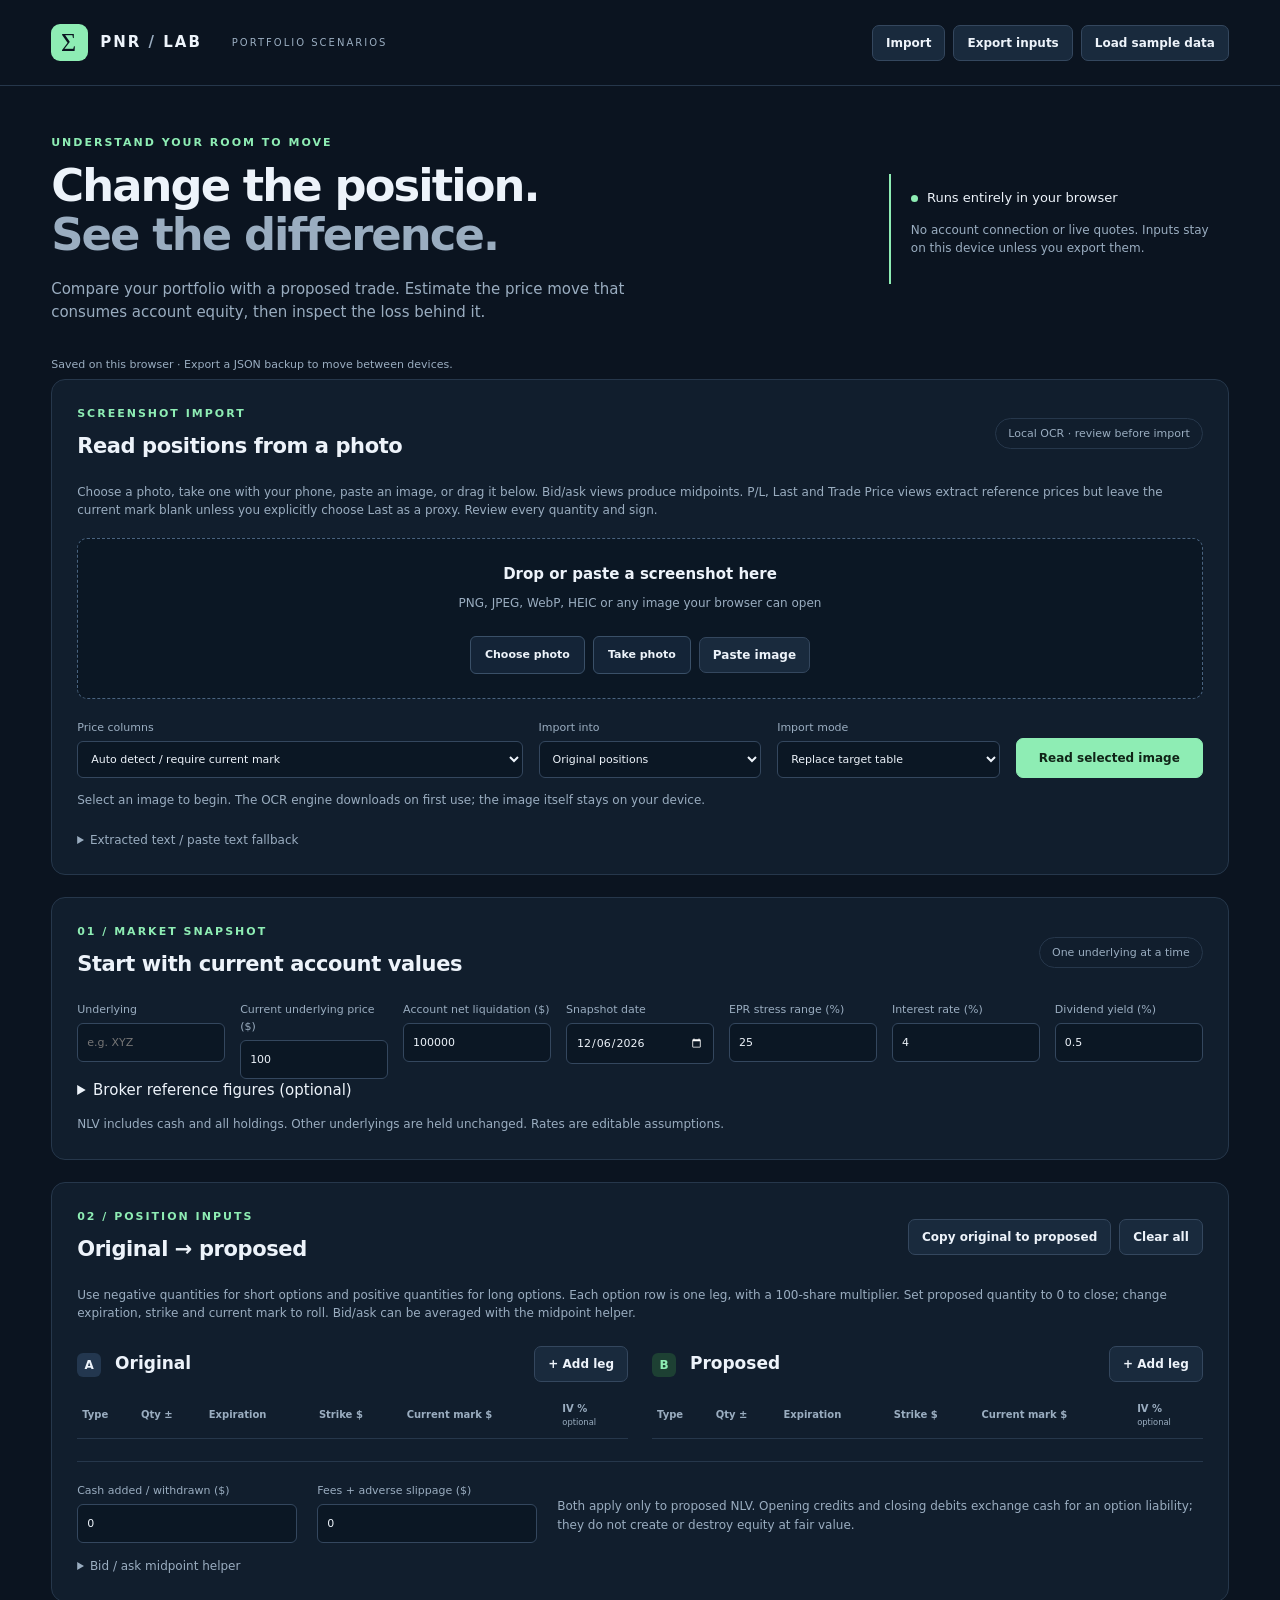
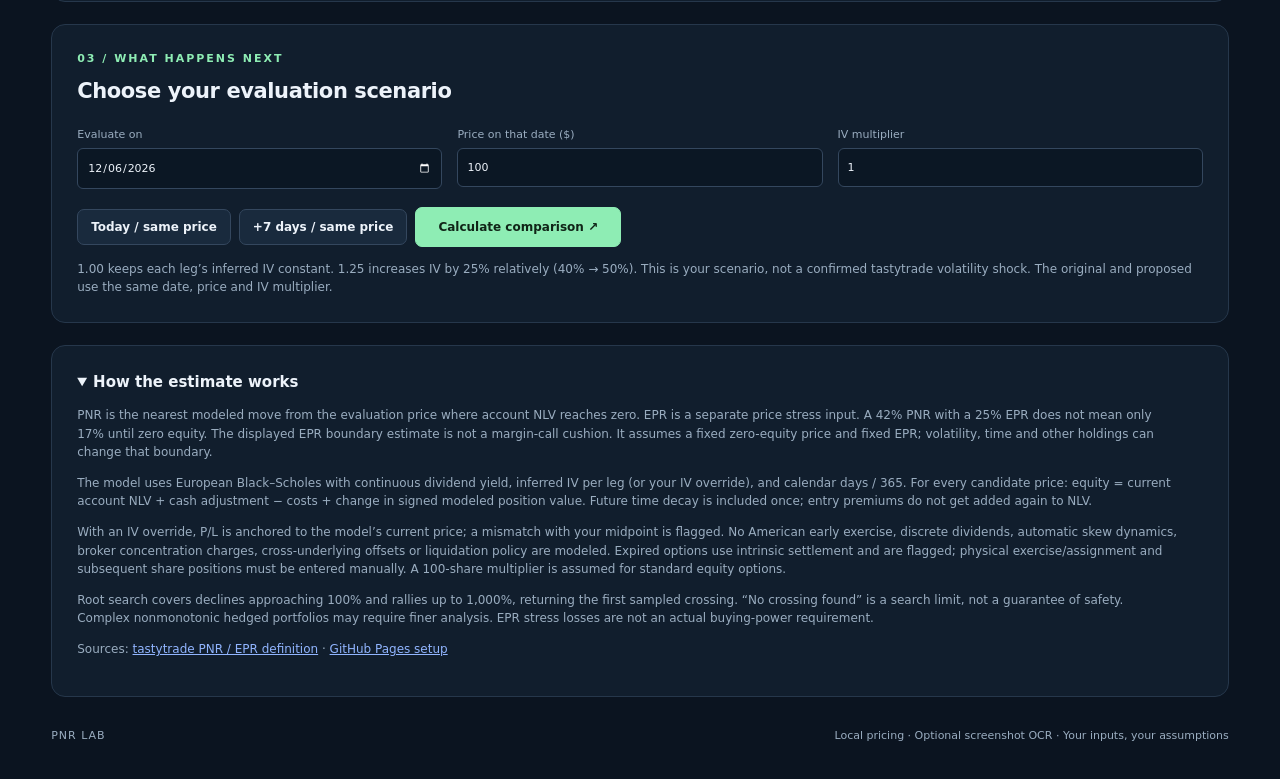
==== commit 4ddd424a: "Add files via upload" ====
--- a/index.html
+++ b/index.html
@@ -1,13 +1,13 @@
 <!doctype html><html lang="en"><head><meta charset="utf-8"><meta name="viewport" content="width=device-width,initial-scale=1"><meta name="theme-color" content="#0b1420"><title>PNR Lab · Portfolio scenario calculator</title><style>:root{color-scheme:dark;--bg:#0b1420;--panel:#111e2d;--line:#26374b;--text:#edf3fa;--muted:#9aadc0;--mint:#8eedb4;--blue:#91b5ff;--amber:#ffc779}*{box-sizing:border-box}body{margin:0;background:var(--bg);color:var(--text);font:15px/1.55 system-ui,-apple-system,BlinkMacSystemFont,"Segoe UI",sans-serif}header{display:flex;align-items:center;gap:30px;padding:24px 4%;border-bottom:1px solid var(--line)}.brand{text-decoration:none;display:flex;align-items:center;gap:12px;letter-spacing:2px;font-weight:750;color:var(--text)}.logo{font:26px Georgia;background:var(--mint);color:#0b1420;width:37px;height:37px;display:grid;place-items:center;border-radius:9px}.muted,.tag{color:var(--muted)}.tag{font-size:10px;letter-spacing:2px}.header-actions{margin-left:auto;display:flex;gap:8px}main{max-width:1600px;margin:auto;padding:0 4%}.intro{display:flex;justify-content:space-between;gap:40px;align-items:center;padding:48px 0 32px}.eyebrow{color:var(--mint);font-size:11px;letter-spacing:2px;font-weight:700;margin:0 0 8px}h1{font-size:clamp(32px,3.5vw,54px);line-height:1.1;letter-spacing:-1.9px;margin:10px 0 18px}h1 span{color:var(--muted)}h2{font-size:21px;letter-spacing:-.4px;margin:0}h3{font-size:17px;margin:0 0 12px}.intro-copy{color:var(--muted);max-width:590px;margin:0}.status-card{border-left:2px solid var(--mint);padding:14px 20px;max-width:340px;font-size:13px}.status-card p{color:var(--muted);font-size:12px}.dot{display:inline-block;width:7px;height:7px;background:var(--mint);border-radius:50%;margin-right:5px}.panel{border:1px solid var(--line);background:var(--panel);border-radius:14px;padding:25px;margin:0 0 22px}.section-top,.results-title{display:flex;justify-content:space-between;align-items:center;gap:20px;margin-bottom:20px}.pill{color:var(--muted);border:1px solid var(--line);border-radius:30px;padding:6px 12px;font-size:11px;white-space:nowrap}.field-grid{display:grid;grid-template-columns:repeat(7,minmax(0,1fr));gap:15px}label{font-size:11px;color:var(--muted);display:block}input,select{font:inherit;color:var(--text);background:#0b1724;border:1px solid #34475e;border-radius:6px;width:100%;padding:10px 9px;margin-top:5px;min-width:0}input:focus,select:focus,button:focus-visible{outline:2px solid var(--mint);outline-offset:2px}button{font:600 12px system-ui;background:#192a3d;color:var(--text);border:1px solid #34475e;padding:10px 13px;border-radius:7px;cursor:pointer;white-space:nowrap}button:hover{background:#243a51}button.primary{background:var(--mint);border-color:var(--mint);color:#102417;padding:12px 22px}.button-group{display:flex;gap:8px;align-items:center;flex-wrap:wrap}.hint{font-size:12px;color:var(--muted);margin:13px 0 0}.tables{display:grid;grid-template-columns:1fr 1fr;gap:24px;margin-top:23px}.position-side{min-width:0}.table-heading{display:flex;justify-content:space-between;align-items:center;margin:0 0 10px}.table-heading h3{margin:0}.number{background:#23374f;border-radius:6px;display:inline-grid;place-items:center;width:24px;height:24px;margin-right:8px;font-size:12px}.proposed .number{background:#1d4033;color:var(--mint)}.table-scroll{overflow-x:auto}table{border-collapse:collapse;width:100%;text-align:left}th{font-size:10px;font-weight:600;color:var(--muted);padding:9px 5px;border-bottom:1px solid var(--line);white-space:nowrap}th small{display:block;font-weight:400}td{padding:8px 5px;border-bottom:1px solid var(--line);font-size:12px;white-space:nowrap;font-variant-numeric:tabular-nums}.inputs{min-width:715px}.inputs input,.inputs select{font-size:12px;padding:8px 6px;margin:0}.inputs td:nth-child(1){width:80px}.inputs td:nth-child(2){width:62px}.inputs td:nth-child(3){width:128px}.inputs td:nth-child(4){width:75px}.inputs td:nth-child(5){width:83px}.inputs td:nth-child(6),.inputs td:nth-child(7){width:73px}.remove{padding:5px 8px;color:var(--muted)}.proposal-controls{display:grid;grid-template-columns:220px 220px 1fr;gap:20px;margin-top:22px;padding-top:20px;border-top:1px solid var(--line)}.proposal-controls p{color:var(--muted);font-size:12px;margin:15px 0}.mid-helper{margin-top:8px;color:var(--muted);font-size:12px}summary{cursor:pointer}.mid-helper .button-group{margin-top:12px}.mid-helper input{width:120px}.evaluation .field-grid{grid-template-columns:repeat(3,minmax(0,1fr));margin:18px 0}.save-status{min-height:22px;font-size:11px;color:var(--muted);padding-bottom:6px}#errors:not(:empty){padding:16px;border:1px solid #b55a57;background:#391e26;color:#ffd3ce;border-radius:10px;margin-bottom:22px}.cards{display:grid;grid-template-columns:1fr 1fr;gap:22px;margin-bottom:22px}.result-card{border:1px solid var(--line);border-radius:14px;padding:25px;background:linear-gradient(130deg,#16273b,#111e2d)}.result-card.proposed-card{background:linear-gradient(130deg,#17372c,#111e2d);border-color:#34594a}.card-label{color:var(--muted);font-size:12px}.pnr-number{font-size:46px;font-weight:650;letter-spacing:-2px;line-height:1.2;margin:8px 0 10px}.pnr-number small{font-size:18px;letter-spacing:0;color:var(--muted)}.card-stats{display:flex;flex-wrap:wrap;gap:25px;font-size:12px;color:var(--muted)}.card-stats strong{display:block;color:var(--text);font-size:17px;margin:4px 0}.badge{display:inline-block;border-radius:25px;padding:4px 9px;font-size:10px;background:#204832;color:var(--mint);margin-top:18px}.badge.warn{background:#473223;color:var(--amber)}.comparison th,.comparison td{padding:13px 12px}.comparison th{font-size:11px}.comparison td{font-size:13px}.positive{color:var(--mint)}.negative{color:#ff9a94}.legend{font-size:12px;display:flex;gap:15px}.original-line{color:var(--blue)}.proposed-line{color:var(--mint)}canvas{width:100%;height:300px;display:block;touch-action:pan-y}.methodology p{font-size:12px;color:var(--muted);max-width:1100px}.methodology summary{font-weight:650}.methodology a{color:var(--blue)}footer{display:flex;justify-content:space-between;color:var(--muted);font-size:11px;letter-spacing:1px;padding:8px 0 35px}footer span{letter-spacing:0}#leg-side{width:auto;margin:0;padding:9px}.toast{color:var(--mint)}@media(min-width:1200px){.inputs{min-width:650px}}@media(max-width:1100px){.field-grid{grid-template-columns:repeat(4,minmax(0,1fr))}.tables{grid-template-columns:1fr}.inputs{min-width:715px}.proposal-controls{grid-template-columns:1fr 1fr}.proposal-controls p{grid-column:1/-1;margin:0}.tag{display:none}}@media(max-width:600px){header{flex-wrap:wrap;gap:15px;padding:18px 5%}.header-actions{width:100%;margin:0;flex-wrap:wrap}.intro{padding:30px 0;display:block}.status-card{margin-top:24px}.field-grid,.evaluation .field-grid{grid-template-columns:1fr 1fr;gap:12px}.panel{padding:18px}.section-top,.results-title{align-items:flex-start;flex-wrap:wrap}.cards{grid-template-columns:1fr}.proposal-controls{grid-template-columns:1fr 1fr}.pnr-number{font-size:40px}footer{display:block}footer span{display:block;margin-top:8px}.comparison{min-width:580px}.pill{white-space:normal}.evaluation .button-group button{flex:1}.intro-copy{font-size:13px}}
-.ocr-controls{display:grid;grid-template-columns:2fr 1fr 1fr auto;gap:16px;align-items:end;margin-top:20px}.ocr-preview{display:grid;grid-template-columns:170px 1fr;gap:25px;margin:22px 0}.ocr-preview img{width:100%;max-height:240px;object-fit:contain;border:1px solid var(--line);border-radius:8px}.ocr-preview .field-grid{grid-template-columns:repeat(3,minmax(0,1fr));margin-top:15px}.check-label{display:flex;align-items:center;gap:8px;margin-top:15px}.check-label input{width:auto;margin:0}.ocr-table{min-width:1000px}.ocr-table input[type=checkbox]{width:18px;height:18px}.ocr-warnings{white-space:normal;min-width:150px;color:var(--amber);font-size:10px}.screenshot-panel .button-group{margin-top:15px}.ocr-text{margin-top:20px;color:var(--muted);font-size:12px}.ocr-text textarea{width:100%;margin:12px 0;padding:12px;border:1px solid #34475e;border-radius:7px;background:#0b1724;color:var(--text);font:12px monospace}button:disabled{opacity:.45;cursor:not-allowed}#ocr-progress{min-height:20px}@media(max-width:900px){.ocr-controls{grid-template-columns:1fr 1fr}.ocr-preview{grid-template-columns:110px 1fr}}@media(max-width:600px){.ocr-controls{grid-template-columns:1fr}.ocr-preview{grid-template-columns:1fr}.ocr-preview img{max-height:180px}.ocr-preview .field-grid{grid-template-columns:1fr 1fr}}
+.ocr-drop{margin-top:18px;padding:24px;border:1.5px dashed #49637f;border-radius:10px;background:#0b1724;text-align:center;display:grid;gap:8px;transition:.15s ease}.ocr-drop>span{color:var(--muted);font-size:12px}.ocr-drop.dragging,.ocr-drop.has-image{border-color:var(--mint);background:#0c211e}.ocr-drop .button-group{justify-content:center;margin-top:8px}.button-label{display:inline-flex;align-items:center;justify-content:center;min-height:38px;padding:0 14px;border:1px solid #3a5068;border-radius:6px;background:#142437;color:var(--text);font-weight:700;cursor:pointer}.button-label input{position:absolute;width:1px;height:1px;opacity:0;pointer-events:none}.ocr-controls{display:grid;grid-template-columns:2fr 1fr 1fr auto;gap:16px;align-items:end;margin-top:20px}.ocr-preview{display:grid;grid-template-columns:170px 1fr;gap:25px;margin:22px 0}.ocr-preview img{width:100%;max-height:240px;object-fit:contain;border:1px solid var(--line);border-radius:8px}.ocr-preview .field-grid{grid-template-columns:repeat(3,minmax(0,1fr));margin-top:15px}.check-label{display:flex;align-items:center;gap:8px;margin-top:15px}.check-label input{width:auto;margin:0}.ocr-table{min-width:1000px}.ocr-table input[type=checkbox]{width:18px;height:18px}.ocr-warnings{white-space:normal;min-width:150px;color:var(--amber);font-size:10px}.screenshot-panel .button-group{margin-top:15px}.ocr-text{margin-top:20px;color:var(--muted);font-size:12px}.ocr-text textarea{width:100%;margin:12px 0;padding:12px;border:1px solid #34475e;border-radius:7px;background:#0b1724;color:var(--text);font:12px monospace}button:disabled{opacity:.45;cursor:not-allowed}#ocr-progress{min-height:20px}@media(max-width:900px){.ocr-controls{grid-template-columns:1fr 1fr}.ocr-preview{grid-template-columns:110px 1fr}}@media(max-width:600px){.ocr-drop{padding:18px 12px}.ocr-drop .button-group{display:grid;grid-template-columns:1fr}.button-label,.ocr-drop button{width:100%}.ocr-controls{grid-template-columns:1fr}.ocr-preview{grid-template-columns:1fr}.ocr-preview img{max-height:180px}.ocr-preview .field-grid{grid-template-columns:1fr 1fr}}
 </style></head><body>
-<header><a class="brand" href="#"><span class="logo">Σ</span><span>PNR<span class="muted"> / </span>LAB</span></a><span class="tag">PORTFOLIO SCENARIOS</span><div class="header-actions"><button id="import">Import</button><button id="export">Export inputs</button><button id="demo">Load SMH example</button></div></header>
+<header><a class="brand" href="#"><span class="logo">Σ</span><span>PNR<span class="muted"> / </span>LAB</span></a><span class="tag">PORTFOLIO SCENARIOS</span><div class="header-actions"><button id="import">Import</button><button id="export">Export inputs</button><button id="demo">Load sample data</button></div></header>
 <main><section class="intro"><div><p class="eyebrow">UNDERSTAND YOUR ROOM TO MOVE</p><h1>Change the position.<br><span>See the difference.</span></h1><p class="intro-copy">Compare your portfolio with a proposed trade. Estimate the price move that consumes account equity, then inspect the loss behind it.</p></div><div class="status-card"><span class="dot"></span> Runs entirely in your browser<p>No account connection or live quotes. Inputs stay on this device unless you export them.</p></div></section>
 <div id="save-status" class="save-status" aria-live="polite"></div>
-<section class="panel screenshot-panel"><div class="section-top"><div><p class="eyebrow">SCREENSHOT IMPORT</p><h2>Read positions from an image</h2></div><span class="pill">Local OCR · review before import</span></div><p class="hint">Upload a tastytrade positions list. Bid/ask views produce midpoints. P/L, Last and Trade Price views extract positions and reference prices but leave the current mark blank unless you explicitly choose Last as a proxy. Review quantities and signs carefully. Option-chain and roll-ticket screenshots are not automatically interpreted as holdings.</p><div class="ocr-controls"><label>Screenshot<input id="screenshot-file" type="file" accept="image/png,image/jpeg,image/webp"></label><label>Price columns<select id="ocr-layout"><option value="auto">Auto detect / require current mark</option><option value="bidask">Bid / Ask view</option><option value="last">Use Last as proxy (may be stale)</option></select></label><label>Import into<select id="ocr-target"><option value="original">Original positions</option><option value="proposed">Proposed positions</option></select></label><label>Import mode<select id="ocr-mode"><option value="replace">Replace target table</option><option value="append">Append to target table</option></select></label><button id="ocr-read" class="primary">Read screenshot</button></div><p id="ocr-progress" class="hint" aria-live="polite">The OCR engine downloads on first use. The image is processed on your device and is not uploaded. Internet access is needed to load OCR files.</p><div id="ocr-review" hidden><div class="ocr-preview"><img id="ocr-image" alt="Selected screenshot preview"><div><h3>Review extracted values</h3><p class="hint">A missing value stays blank. Expiration years may be inferred from the snapshot date. Confirm every row after comparing with the image; import is blocked until valid rows are confirmed.</p><div class="field-grid"><label>Detected symbol<input id="ocr-symbol"></label><label>Detected spot ($)<input id="ocr-spot" type="number" step="any"></label><label>Detected account NLV ($)<input id="ocr-nlv" type="number" step="any"></label></div><label class="check-label"><input type="checkbox" id="ocr-fields"> Also apply these detected account fields (optional)</label></div></div><div class="table-scroll"><table class="inputs ocr-table"><thead><tr><th>Confirm</th><th>Type</th><th>Qty ±</th><th>Expiration</th><th>Strike $</th><th>Bid $</th><th>Ask $</th><th>Last $</th><th>Entry $</th><th>Current mark $</th><th>Review notes</th><th></th></tr></thead><tbody id="ocr-rows"></tbody></table></div><div class="button-group"><button id="ocr-add">+ Add missing row</button><button id="ocr-apply" class="primary">Import reviewed rows</button></div></div><details class="ocr-text"><summary>Extracted text / paste text fallback</summary><p class="hint">If OCR cannot load, paste rows as: <code>-15 Oct 16 2026 715 C 0.33 0.45</code>. One leg per line. Then parse and review.</p><textarea id="ocr-text" rows="6" placeholder="-15 Oct 16 2026 715 C 0.33 0.45"></textarea><button id="ocr-parse">Parse text into review table</button></details></section>
+<section class="panel screenshot-panel"><div class="section-top"><div><p class="eyebrow">SCREENSHOT IMPORT</p><h2>Read positions from a photo</h2></div><span class="pill">Local OCR · review before import</span></div><p class="hint">Choose a photo, take one with your phone, paste an image, or drag it below. Bid/ask views produce midpoints. P/L, Last and Trade Price views extract reference prices but leave the current mark blank unless you explicitly choose Last as a proxy. Review every quantity and sign.</p><div id="ocr-drop" class="ocr-drop" tabindex="0" role="button" aria-label="Drop a screenshot here or choose a photo"><strong>Drop or paste a screenshot here</strong><span>PNG, JPEG, WebP, HEIC or any image your browser can open</span><div class="button-group"><label class="button-label">Choose photo<input id="screenshot-file" type="file" accept="image/*"></label><label class="button-label">Take photo<input id="camera-file" type="file" accept="image/*" capture="environment"></label><button id="ocr-paste" type="button">Paste image</button></div></div><div class="ocr-controls"><label>Price columns<select id="ocr-layout"><option value="auto">Auto detect / require current mark</option><option value="bidask">Bid / Ask view</option><option value="last">Use Last as proxy (may be stale)</option></select></label><label>Import into<select id="ocr-target"><option value="original">Original positions</option><option value="proposed">Proposed positions</option></select></label><label>Import mode<select id="ocr-mode"><option value="replace">Replace target table</option><option value="append">Append to target table</option></select></label><button id="ocr-read" class="primary">Read selected image</button></div><p id="ocr-progress" class="hint" aria-live="polite">Select an image to begin. The OCR engine downloads on first use; the image itself stays on your device.</p><div id="ocr-review" hidden><div class="ocr-preview"><img id="ocr-image" alt="Selected screenshot preview"><div><h3>Review extracted values</h3><p class="hint">A missing value stays blank. Expiration years may be inferred from the snapshot date. Confirm every row after comparing with the image; import is blocked until valid rows are confirmed.</p><div class="field-grid"><label>Detected symbol<input id="ocr-symbol"></label><label>Detected spot ($)<input id="ocr-spot" type="number" step="any"></label><label>Detected account NLV ($)<input id="ocr-nlv" type="number" step="any"></label></div><label class="check-label"><input type="checkbox" id="ocr-fields"> Also apply these detected account fields (optional)</label></div></div><div class="table-scroll"><table class="inputs ocr-table"><thead><tr><th>Confirm</th><th>Type</th><th>Qty ±</th><th>Expiration</th><th>Strike $</th><th>Bid $</th><th>Ask $</th><th>Last $</th><th>Entry $</th><th>Current mark $</th><th>Review notes</th><th></th></tr></thead><tbody id="ocr-rows"></tbody></table></div><div class="button-group"><button id="ocr-add">+ Add missing row</button><button id="ocr-apply" class="primary">Import reviewed rows</button></div></div><details class="ocr-text"><summary>Extracted text / paste text fallback</summary><p class="hint">If OCR cannot load, paste rows as: <code>-2 Jun 19 2027 125 C 0.85 0.95</code>. One leg per line. Then parse and review.</p><textarea id="ocr-text" rows="6" placeholder="-2 Jun 19 2027 125 C 0.85 0.95"></textarea><button id="ocr-parse">Parse text into review table</button></details></section>
 <section class="panel"><div class="section-top"><div><p class="eyebrow">01 / MARKET SNAPSHOT</p><h2>Start with current account values</h2></div><span class="pill">One underlying at a time</span></div><div class="field-grid">
-<label>Underlying<input id="symbol" value="" placeholder="e.g. SMH" maxlength="12"></label><label>Current underlying price ($)<input id="spot" type="number" min="0.01" step="0.01"></label><label>Account net liquidation ($)<input id="nlv" type="number" min="1" step="1000"></label><label>Snapshot date<input id="asOf" type="date"></label><label>EPR stress range (%)<input id="epr" type="number" min="0.1" max="99.9" step="0.1"></label><label>Interest rate (%)<input id="rate" type="number" step="0.1"></label><label>Dividend yield (%)<input id="yield" type="number" step="0.1"></label>
-</div><details><summary>Broker reference figures (optional)</summary><div class="field-grid"><label>Reported signed PNR (%)<input id="brokerPNR" type="number" step="any"></label><label>Underlying margin requirement ($)<input id="brokerMargin" type="number" step="0.01"></label><label>Net short extrinsic value ($)<input id="brokerExtrinsic" type="number" step="0.01"></label></div><p class="hint">Reference observations only. They do not adjust or calibrate the model.</p></details><p class="hint">NLV includes cash and all holdings, including BOXX. Other underlyings are held unchanged. Rates are editable assumptions.</p></section>
+<label>Underlying<input id="symbol" value="" placeholder="e.g. XYZ" maxlength="12"></label><label>Current underlying price ($)<input id="spot" type="number" min="0.01" step="0.01"></label><label>Account net liquidation ($)<input id="nlv" type="number" min="1" step="1000"></label><label>Snapshot date<input id="asOf" type="date"></label><label>EPR stress range (%)<input id="epr" type="number" min="0.1" max="99.9" step="0.1"></label><label>Interest rate (%)<input id="rate" type="number" step="0.1"></label><label>Dividend yield (%)<input id="yield" type="number" step="0.1"></label>
+</div><details><summary>Broker reference figures (optional)</summary><div class="field-grid"><label>Reported signed PNR (%)<input id="brokerPNR" type="number" step="any"></label><label>Underlying margin requirement ($)<input id="brokerMargin" type="number" step="0.01"></label><label>Net short extrinsic value ($)<input id="brokerExtrinsic" type="number" step="0.01"></label></div><p class="hint">Reference observations only. They do not adjust or calibrate the model.</p></details><p class="hint">NLV includes cash and all holdings. Other underlyings are held unchanged. Rates are editable assumptions.</p></section>
 <section class="panel"><div class="section-top"><div><p class="eyebrow">02 / POSITION INPUTS</p><h2>Original → proposed</h2></div><div class="button-group"><button id="copy">Copy original to proposed</button><button id="empty">Clear all</button></div></div>
 <p class="hint">Use negative quantities for short options and positive quantities for long options. Each option row is one leg, with a 100-share multiplier. Set proposed quantity to 0 to close; change expiration, strike and current mark to roll. Bid/ask can be averaged with the midpoint helper.</p>
 <div class="tables"><div class="position-side"><div class="table-heading"><h3><span class="number">A</span> Original</h3><button data-add="original">+ Add leg</button></div><div class="table-scroll"><table class="inputs"><thead><tr><th>Type</th><th>Qty ±</th><th>Expiration</th><th>Strike $</th><th>Current mark $</th><th>IV % <small>optional</small></th><th>Entry $ <small>optional</small></th><th></th></tr></thead><tbody id="original"></tbody></table></div></div>
@@ -91,14 +91,14 @@
 if(typeof module!=='undefined'&&module.exports)module.exports=api;root.PNR=api;
 })(typeof globalThis!=='undefined'?globalThis:this);
 </script><script>(function(){'use strict';
-const $=id=>document.getElementById(id),KEY='pnr-lab-v1',ids=['symbol','spot','nlv','asOf','epr','rate','yield','evaluateOn','evaluateSpot','ivScale','deposit','cost','brokerPNR','brokerMargin','brokerExtrinsic'];
+const $=id=>document.getElementById(id),KEY='pnr-lab-v2',ids=['symbol','spot','nlv','asOf','epr','rate','yield','evaluateOn','evaluateSpot','ivScale','deposit','cost','brokerPNR','brokerMargin','brokerExtrinsic'];
 let state={original:[],proposed:[]},last=null,chartData=null;
 const esc=s=>String(s??'').replace(/[&<>"']/g,c=>({'&':'&amp;','<':'&lt;','>':'&gt;','"':'&quot;',"'":'&#39;'}[c]));
 const money=x=>Number.isFinite(x)?new Intl.NumberFormat('en-US',{style:'currency',currency:'USD',maximumFractionDigits:0}).format(x):'—';
 const pct=x=>Number.isFinite(x)?x.toFixed(2)+'%':'—';
 const sign=x=>x>0?'+':'';
 function defaults(){const today=new Date().toLocaleDateString('en-CA');const date=/^\d{4}-\d{2}-\d{2}$/.test(today)?today:new Date().toISOString().slice(0,10);return{symbol:'',spot:100,nlv:100000,asOf:date,epr:25,rate:4,yield:.5,evaluateOn:date,evaluateSpot:100,ivScale:1,deposit:0,cost:0,brokerPNR:'',brokerMargin:'',brokerExtrinsic:'',original:[],proposed:[]};}
-function example(){const r=(kind,qty,expiry,strike,mark)=>({kind,qty,expiry,strike,mark,iv:'',entry:'',priceSource:'Earlier bid/ask midpoint'});const original=[r('put',-15,'2026-10-16',430,.085),r('call',-15,'2026-10-16',715,.39),r('put',-30,'2026-11-20',390,.525),r('call',-30,'2026-11-20',740,4.625),r('put',-20,'2026-12-18',355,.89),r('call',-20,'2026-12-18',795,4.3),r('put',-20,'2027-01-15',350,1.255),r('call',-20,'2027-01-15',910,1.835)];return{...defaults(),symbol:'SMH',spot:630.75,nlv:501978.34,brokerPNR:26,brokerMargin:203026.77,brokerExtrinsic:32765.71,asOf:'2026-10-02',evaluateOn:'2026-10-02',evaluateSpot:630.75,original,proposed:JSON.parse(JSON.stringify(original))};}
+function example(){const data=defaults(),base=Date.parse(data.asOf+'T00:00:00Z'),date=n=>new Date(base+n*86400000).toISOString().slice(0,10),r=(kind,qty,expiry,strike,mark)=>({kind,qty,expiry,strike,mark,iv:'',entry:'',priceSource:'Synthetic sample midpoint'});const original=[r('put',-2,date(45),75,.80),r('call',-2,date(45),125,.90),r('put',-1,date(90),65,.60),r('call',-1,date(90),140,.50)];return{...data,symbol:'XYZ',spot:100,nlv:100000,evaluateSpot:100,original,proposed:JSON.parse(JSON.stringify(original))};}
 function allInputs(){const data={...state};for(const id of ids)data[id]=$(id).value;return data;}
 function save(){try{localStorage.setItem(KEY,JSON.stringify(allInputs()));$('save-status').textContent='Saved on this browser · Export a JSON backup to move between devices.';}catch(e){$('save-status').textContent='Browser storage unavailable. Use Export inputs to keep a backup.';}}
 function dirty(){last=null;$('results').hidden=true;$('errors').textContent='';save();}
@@ -114,7 +114,7 @@
 for(const id of ids)$(id).addEventListener('input',dirty);
 $('copy').onclick=()=>{state.proposed=JSON.parse(JSON.stringify(state.original));renderTables();dirty();};
 $('empty').onclick=()=>{if(confirm('Clear both position tables and reset account inputs?'))load(defaults());};
-$('demo').onclick=()=>{if(state.original.length&&!confirm('Replace current inputs with the illustrative SMH example? Export your inputs first to keep them.'))return;load(example());calculate();};
+$('demo').onclick=()=>{if(state.original.length&&!confirm('Replace current inputs with synthetic sample data? Export your inputs first to keep them.'))return;load(example());calculate();};
 $('today').onclick=()=>{$('evaluateOn').value=$('asOf').value;$('evaluateSpot').value=$('spot').value;dirty();calculate();};
 $('week').onclick=()=>{const d=Date.parse($('asOf').value+'T00:00:00Z');if(!Number.isFinite(d))return;$('evaluateOn').value=new Date(d+7*86400000).toISOString().slice(0,10);$('evaluateSpot').value=$('spot').value;dirty();calculate();};
 function download(name,content,type){const a=document.createElement('a'),url=URL.createObjectURL(new Blob([content],{type}));a.href=url;a.download=name;a.click();setTimeout(()=>URL.revokeObjectURL(url),2000);}
@@ -143,7 +143,7 @@
  const fmtMoney=v=>Number.isFinite(v)?new Intl.NumberFormat('en-US',{style:'currency',currency:'USD',maximumFractionDigits:2}).format(v):'—';
  const gap=observed!=null&&Math.abs(observed)<100&&nearest!=null?nearest-observed:null;
  $('broker-comparison').innerHTML=[['Nearest signed PNR',observed==null?'Not supplied':pct(observed),nearest==null?'No crossing found':pct(nearest),gap==null?'—':sign(gap)+gap.toFixed(2)+' pp'],['Underlying margin requirement',fmtMoney(observedMargin),'Not modeled','—'],['Net short option extrinsic value',fmtMoney(observedExt),fmtMoney(ext),observedExt==null?'—':fmtMoney(ext-observedExt)]].map(row=>'<tr>'+row.map(x=>'<td>'+esc(x)+'</td>').join('')+'</tr>').join('');
- $('broker-note').textContent='Original positions at the snapshot date and price; no proposed cash or future IV shock. Broker inputs are references, never fitted targets. A whole-percent PNR does not establish the broker’s rounding rule. 101% readings are not treated as exact zero-equity thresholds. Margin uses separate broker price/IV stress arrays and house rules. EPR loss is not margin. ' +(cfg.symbol.toUpperCase()==='SMH'&&cfg.asOf==='2026-10-02'?'SMH example uses your earlier bid/ask midpoints with later screenshot spot $630.75 and NLV $501,978.34: this is a mixed-time comparison, not a synchronized broker replication.':'');
+ $('broker-note').textContent='Original positions at the snapshot date and price; no proposed cash or future IV shock. Broker inputs are references, never fitted targets. A whole-percent PNR does not establish the broker’s rounding rule. 101% readings are not treated as exact zero-equity thresholds. Margin uses separate broker price/IV stress arrays and house rules. EPR loss is not margin.';
 }
 $('calculate').onclick=calculate;$('leg-side').onchange=renderLegs;
 function legName(l){return (l.qty<0?'Short ':'Long ')+Math.abs(l.qty)+' '+(l.kind==='stock'?'shares':l.expiry+' $'+l.strike+' '+l.kind);}
@@ -207,16 +207,25 @@
 const api={parseWords,parseText,groupLines,expiry};if(typeof module!=='undefined'&&module.exports)module.exports=api;root.PNROCR=api;
 })(typeof globalThis!=='undefined'?globalThis:this);
 </script><script>(function(){'use strict';
-const $=id=>document.getElementById(id);let rows=[],previewURL=null,busy=false,enginePromise=null;
+const $=id=>document.getElementById(id);let rows=[],previewURL=null,busy=false,enginePromise=null,selectedFile=null;
 const esc=s=>String(s??'').replace(/[&<>"']/g,c=>({'&':'&amp;','<':'&lt;','>':'&gt;','"':'&quot;',"'":'&#39;'}[c]));
 function progress(text){$('ocr-progress').textContent=text;}
 function updateApply(){const date=/^\d{4}-\d{2}-\d{2}$/;$('ocr-apply').disabled=busy||!rows.length||rows.some(r=>!r.confirmed||r.qty===''||!Number.isInteger(+r.qty)||+r.qty===0||!date.test(r.expiry)||!(+r.strike>0)||!(+r.mark>0));}
 function render(){$('ocr-review').hidden=false;$('ocr-rows').innerHTML=rows.map((r,i)=>`<tr data-ocr-row="${i}"><td><input data-field="confirmed" type="checkbox" ${r.confirmed?'checked':''} aria-label="Confirm extracted row ${i+1}"></td><td><select data-field="kind" aria-label="Extracted row ${i+1} type"><option value="call" ${r.kind==='call'?'selected':''}>Call</option><option value="put" ${r.kind==='put'?'selected':''}>Put</option></select></td>${['qty','expiry','strike','bid','ask','last','entry','mark'].map(k=>`<td><input data-field="${k}" type="${k==='expiry'?'date':'number'}" ${k==='expiry'?'':`step="${k==='qty'?1:'any'}"`} value="${esc(r[k])}" aria-label="Extracted row ${i+1} ${k}"></td>`).join('')}<td class="ocr-warnings">${esc((r.warnings||[]).join(' · ')||'Verify all fields')}</td><td><button data-ocr-remove="${i}" class="remove" aria-label="Remove extracted row ${i+1}">×</button></td></tr>`).join('');updateApply();}
 function show(parsed){rows=parsed.rows;$('ocr-symbol').value=parsed.symbol||'';$('ocr-spot').value=parsed.spot||'';$('ocr-nlv').value=parsed.nlv||'';$('ocr-text').value=parsed.text||'';$('ocr-fields').checked=false;render();progress(parsed.message|| (rows.length?'Found '+rows.length+' candidate legs. Check every row and confirm the quantity sign, year, strike and midpoint.':'No clear positions-list rows found. Use the text fallback, crop to the positions list, or add review rows manually.'));}
 function loadEngine(){if(window.Tesseract)return Promise.resolve(window.Tesseract);if(enginePromise)return enginePromise;enginePromise=new Promise((resolve,reject)=>{const s=document.createElement('script');s.src='https://cdn.jsdelivr.net/npm/tesseract.js@6.0.1/dist/tesseract.min.js';s.onload=()=>{if(window.Tesseract)resolve(window.Tesseract);else{enginePromise=null;reject(Error('OCR engine failed to initialize.'));}};s.onerror=()=>{enginePromise=null;s.remove();reject(Error('Cannot download OCR engine. Check internet access or use the text fallback.'));};document.head.appendChild(s);});return enginePromise;}
-async function prepare(file){if(!/^image\/(png|jpeg|webp)$/.test(file.type))throw Error('Choose a PNG, JPEG or WebP screenshot.');if(file.size>20000000)throw Error('Use an image under 20 MB.');if(previewURL)URL.revokeObjectURL(previewURL);previewURL=URL.createObjectURL(file);$('ocr-image').src=previewURL;const image=new Image();await new Promise((resolve,reject)=>{image.onload=resolve;image.onerror=()=>reject(Error('The image could not be decoded.'));image.src=previewURL;});if(image.width*image.height>30000000)throw Error('Image is too large. Crop it to the positions list.');const scale=Math.min(2,1800/image.width,4000/image.height),canvas=document.createElement('canvas');canvas.width=Math.round(image.width*scale);canvas.height=Math.round(image.height*scale);const ctx=canvas.getContext('2d',{willReadFrequently:true});ctx.drawImage(image,0,0,canvas.width,canvas.height);const pixels=ctx.getImageData(0,0,canvas.width,canvas.height);let sum=0,count=0;for(let i=0;i<pixels.data.length;i+=400){sum+=.299*pixels.data[i]+.587*pixels.data[i+1]+.114*pixels.data[i+2];count++;}const invert=sum/count<128;for(let i=0;i<pixels.data.length;i+=4){let g=.299*pixels.data[i]+.587*pixels.data[i+1]+.114*pixels.data[i+2];if(invert)g=255-g;g=Math.max(0,Math.min(255,(g-128)*1.7+128));pixels.data[i]=pixels.data[i+1]=pixels.data[i+2]=g;pixels.data[i+3]=255;}ctx.putImageData(pixels,0,0);return canvas;}
+function selectImage(file,source='image'){if(!file)return;if(!(file.type||'').startsWith('image/')){progress('Choose an image, not a document.');return;}selectedFile=file;progress('Selected '+(file.name||source)+'. Choose the price-column layout, then tap Read selected image.');$('ocr-drop').classList.add('has-image');}
+async function prepare(file){if(!(file.type||'').startsWith('image/'))throw Error('Choose a photo or screenshot image.');if(file.size>20000000)throw Error('Use an image under 20 MB.');if(previewURL)URL.revokeObjectURL(previewURL);previewURL=URL.createObjectURL(file);$('ocr-image').src=previewURL;const image=new Image();await new Promise((resolve,reject)=>{image.onload=resolve;image.onerror=()=>reject(Error('This browser could not decode the image. If it is HEIC, export it as JPEG or PNG and try again.'));image.src=previewURL;});if(image.width*image.height>30000000)throw Error('Image is too large. Crop it to the positions list.');const scale=Math.min(2,1800/image.width,4000/image.height),canvas=document.createElement('canvas');canvas.width=Math.round(image.width*scale);canvas.height=Math.round(image.height*scale);const ctx=canvas.getContext('2d',{willReadFrequently:true});ctx.drawImage(image,0,0,canvas.width,canvas.height);const pixels=ctx.getImageData(0,0,canvas.width,canvas.height);let sum=0,count=0;for(let i=0;i<pixels.data.length;i+=400){sum+=.299*pixels.data[i]+.587*pixels.data[i+1]+.114*pixels.data[i+2];count++;}const invert=sum/count<128;for(let i=0;i<pixels.data.length;i+=4){let g=.299*pixels.data[i]+.587*pixels.data[i+1]+.114*pixels.data[i+2];if(invert)g=255-g;g=Math.max(0,Math.min(255,(g-128)*1.7+128));pixels.data[i]=pixels.data[i+1]=pixels.data[i+2]=g;pixels.data[i+3]=255;}ctx.putImageData(pixels,0,0);return canvas;}
 function wordsFrom(data){const words=[];for(const block of data.blocks||[])for(const paragraph of block.paragraphs||[])for(const line of paragraph.lines||[])for(const word of line.words||[])words.push(word);return words;}
-$('ocr-read').onclick=async()=>{if(busy)return;const file=$('screenshot-file').files[0];if(!file){progress('Choose a screenshot first.');return;}let worker=null;busy=true;$('ocr-read').disabled=true;updateApply();try{progress('Preparing screenshot…');const canvas=await prepare(file);progress('Downloading OCR engine and English model…');const T=await loadEngine();worker=await T.createWorker('eng',1,{workerPath:'https://cdn.jsdelivr.net/npm/tesseract.js@6.0.1/dist/worker.min.js',corePath:'https://cdn.jsdelivr.net/npm/tesseract.js-core@6.0.0',logger:m=>progress(m.status+(m.progress!=null?' · '+Math.round(m.progress*100)+'%':''))});await worker.setParameters({tessedit_pageseg_mode:T.PSM.SPARSE_TEXT,preserve_interword_spaces:'1'});const {data}=await worker.recognize(canvas,{}, {text:true,blocks:true});const words=wordsFrom(data);let parsed=words.length?PNROCR.parseWords(words,canvas.width,canvas.height,$('asOf').value,$('ocr-layout').value):PNROCR.parseText(data.text||'',$('asOf').value);if(!parsed.rows.length&&!parsed.blocked)parsed=PNROCR.parseText(data.text||'',$('asOf').value);show(parsed);}catch(e){progress('OCR could not finish: '+e.message+' You can paste text below or enter positions manually.');}finally{if(worker)try{await worker.terminate();}catch(e){}busy=false;$('ocr-read').disabled=false;updateApply();}};
+$('screenshot-file').onchange=e=>selectImage(e.target.files[0],'photo');
+$('camera-file').onchange=e=>selectImage(e.target.files[0],'camera photo');
+for(const name of ['dragenter','dragover'])$('ocr-drop').addEventListener(name,e=>{e.preventDefault();$('ocr-drop').classList.add('dragging');});
+for(const name of ['dragleave','drop'])$('ocr-drop').addEventListener(name,e=>{e.preventDefault();$('ocr-drop').classList.remove('dragging');if(name==='drop')selectImage(e.dataTransfer?.files?.[0],'dropped image');});
+$('ocr-drop').addEventListener('keydown',e=>{if((e.key==='Enter'||e.key===' ')&&e.target===$('ocr-drop')){$('screenshot-file').click();e.preventDefault();}});
+async function pasteImage(){try{if(!navigator.clipboard?.read)throw Error('Clipboard image access is unavailable here. Use Choose photo instead.');const items=await navigator.clipboard.read();for(const item of items)for(const type of item.types)if(type.startsWith('image/')){selectImage(await item.getType(type),'pasted image');return;}throw Error('The clipboard does not contain an image.');}catch(e){progress(e.message);}}
+$('ocr-paste').onclick=pasteImage;
+if(document.addEventListener)document.addEventListener('paste',e=>{const item=[...(e.clipboardData?.items||[])].find(x=>x.type.startsWith('image/'));if(item)selectImage(item.getAsFile(),'pasted image');});
+$('ocr-read').onclick=async()=>{if(busy)return;const file=selectedFile||$('screenshot-file').files?.[0]||$('camera-file').files?.[0];if(!file){progress('Choose, take, paste or drop a screenshot first.');return;}let worker=null;busy=true;$('ocr-read').disabled=true;updateApply();try{progress('Preparing screenshot…');const canvas=await prepare(file);progress('Downloading OCR engine and English model…');const T=await loadEngine();worker=await T.createWorker('eng',1,{workerPath:'https://cdn.jsdelivr.net/npm/tesseract.js@6.0.1/dist/worker.min.js',corePath:'https://cdn.jsdelivr.net/npm/tesseract.js-core@6.0.0',logger:m=>progress(m.status+(m.progress!=null?' · '+Math.round(m.progress*100)+'%':''))});await worker.setParameters({tessedit_pageseg_mode:T.PSM.SPARSE_TEXT,preserve_interword_spaces:'1'});const {data}=await worker.recognize(canvas,{}, {text:true,blocks:true});const words=wordsFrom(data);let parsed=words.length?PNROCR.parseWords(words,canvas.width,canvas.height,$('asOf').value,$('ocr-layout').value):PNROCR.parseText(data.text||'',$('asOf').value);if(!parsed.rows.length&&!parsed.blocked)parsed=PNROCR.parseText(data.text||'',$('asOf').value);show(parsed);}catch(e){progress('OCR could not finish: '+e.message+' You can paste text below or enter positions manually.');}finally{if(worker)try{await worker.terminate();}catch(e){}busy=false;$('ocr-read').disabled=false;updateApply();}};
 $('ocr-parse').onclick=()=>{if(busy)return;show(PNROCR.parseText($('ocr-text').value,$('asOf').value));};
 $('ocr-rows').addEventListener('input',e=>{const f=e.target.dataset.field,row=e.target.closest('tr');if(!f||!row)return;const r=rows[+row.dataset.ocrRow];if(f==='confirmed')r.confirmed=e.target.checked;else{r[f]=['kind','expiry'].includes(f)?e.target.value:e.target.value===''?'':Number(e.target.value);r.confirmed=false;if(f==='mark')r.priceSource='Manual mark';row.querySelector('[data-field="confirmed"]').checked=false;if((f==='bid'||f==='ask')&&r.bid!==''&&r.ask!==''&&+r.ask>=+r.bid){r.mark=(+r.bid + +r.ask)/2;r.priceSource='Bid/ask midpoint';row.querySelector('[data-field="mark"]').value=r.mark;}}updateApply();});
 $('ocr-rows').addEventListener('change',e=>{if(e.target.dataset.field==='confirmed'){const row=e.target.closest('tr');rows[+row.dataset.ocrRow].confirmed=e.target.checked;updateApply();}});
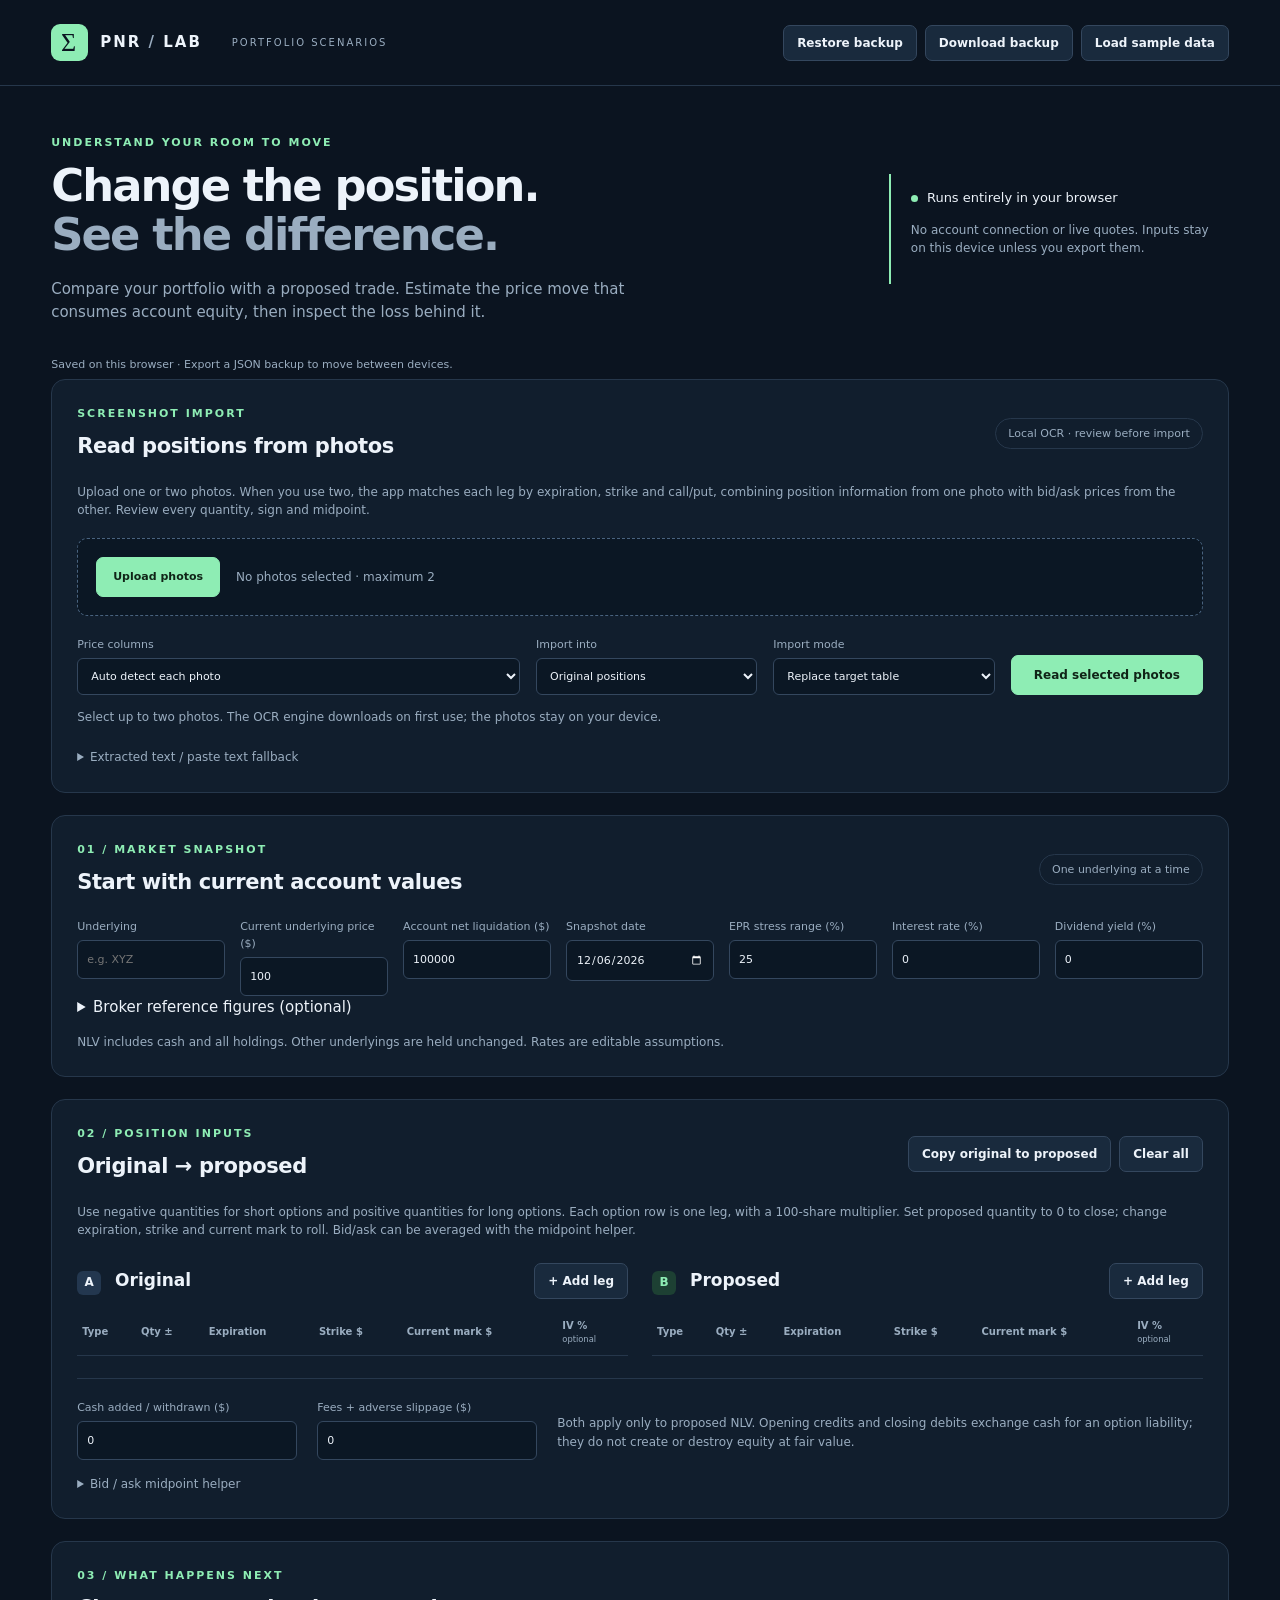
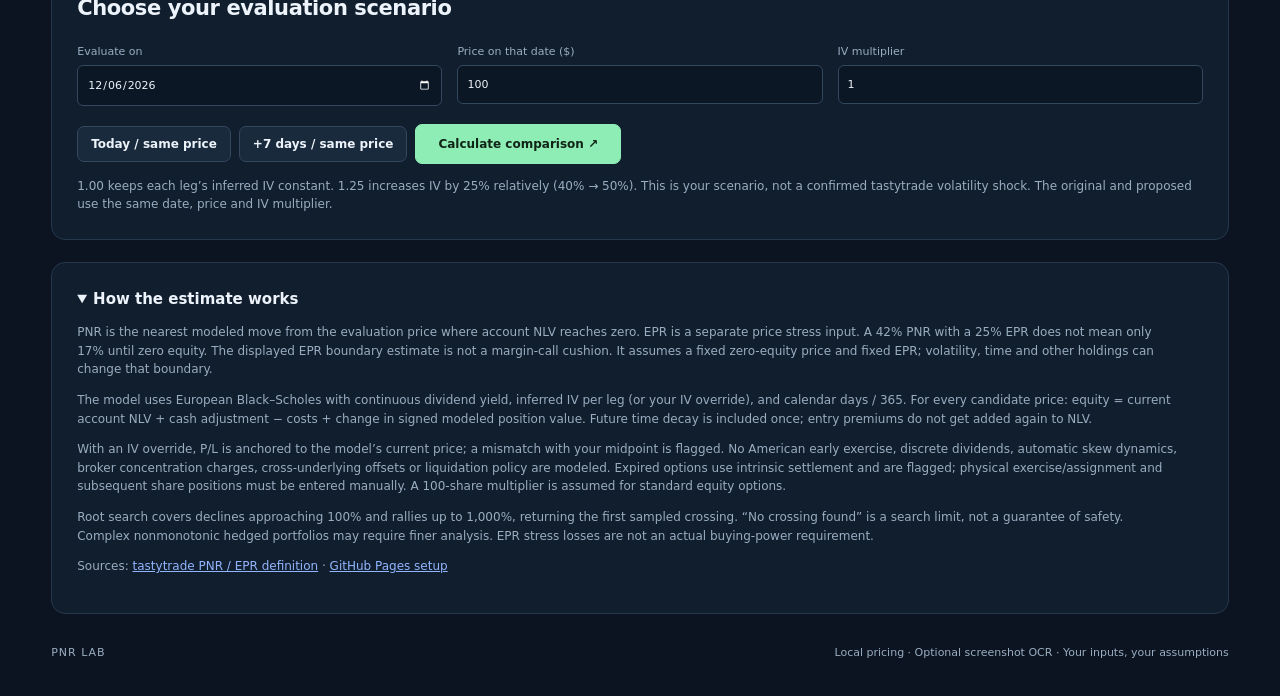
==== commit 55e76843: "Add files via upload" ====
--- a/index.html
+++ b/index.html
@@ -1,10 +1,10 @@
 <!doctype html><html lang="en"><head><meta charset="utf-8"><meta name="viewport" content="width=device-width,initial-scale=1"><meta name="theme-color" content="#0b1420"><title>PNR Lab · Portfolio scenario calculator</title><style>:root{color-scheme:dark;--bg:#0b1420;--panel:#111e2d;--line:#26374b;--text:#edf3fa;--muted:#9aadc0;--mint:#8eedb4;--blue:#91b5ff;--amber:#ffc779}*{box-sizing:border-box}body{margin:0;background:var(--bg);color:var(--text);font:15px/1.55 system-ui,-apple-system,BlinkMacSystemFont,"Segoe UI",sans-serif}header{display:flex;align-items:center;gap:30px;padding:24px 4%;border-bottom:1px solid var(--line)}.brand{text-decoration:none;display:flex;align-items:center;gap:12px;letter-spacing:2px;font-weight:750;color:var(--text)}.logo{font:26px Georgia;background:var(--mint);color:#0b1420;width:37px;height:37px;display:grid;place-items:center;border-radius:9px}.muted,.tag{color:var(--muted)}.tag{font-size:10px;letter-spacing:2px}.header-actions{margin-left:auto;display:flex;gap:8px}main{max-width:1600px;margin:auto;padding:0 4%}.intro{display:flex;justify-content:space-between;gap:40px;align-items:center;padding:48px 0 32px}.eyebrow{color:var(--mint);font-size:11px;letter-spacing:2px;font-weight:700;margin:0 0 8px}h1{font-size:clamp(32px,3.5vw,54px);line-height:1.1;letter-spacing:-1.9px;margin:10px 0 18px}h1 span{color:var(--muted)}h2{font-size:21px;letter-spacing:-.4px;margin:0}h3{font-size:17px;margin:0 0 12px}.intro-copy{color:var(--muted);max-width:590px;margin:0}.status-card{border-left:2px solid var(--mint);padding:14px 20px;max-width:340px;font-size:13px}.status-card p{color:var(--muted);font-size:12px}.dot{display:inline-block;width:7px;height:7px;background:var(--mint);border-radius:50%;margin-right:5px}.panel{border:1px solid var(--line);background:var(--panel);border-radius:14px;padding:25px;margin:0 0 22px}.section-top,.results-title{display:flex;justify-content:space-between;align-items:center;gap:20px;margin-bottom:20px}.pill{color:var(--muted);border:1px solid var(--line);border-radius:30px;padding:6px 12px;font-size:11px;white-space:nowrap}.field-grid{display:grid;grid-template-columns:repeat(7,minmax(0,1fr));gap:15px}label{font-size:11px;color:var(--muted);display:block}input,select{font:inherit;color:var(--text);background:#0b1724;border:1px solid #34475e;border-radius:6px;width:100%;padding:10px 9px;margin-top:5px;min-width:0}input:focus,select:focus,button:focus-visible{outline:2px solid var(--mint);outline-offset:2px}button{font:600 12px system-ui;background:#192a3d;color:var(--text);border:1px solid #34475e;padding:10px 13px;border-radius:7px;cursor:pointer;white-space:nowrap}button:hover{background:#243a51}button.primary{background:var(--mint);border-color:var(--mint);color:#102417;padding:12px 22px}.button-group{display:flex;gap:8px;align-items:center;flex-wrap:wrap}.hint{font-size:12px;color:var(--muted);margin:13px 0 0}.tables{display:grid;grid-template-columns:1fr 1fr;gap:24px;margin-top:23px}.position-side{min-width:0}.table-heading{display:flex;justify-content:space-between;align-items:center;margin:0 0 10px}.table-heading h3{margin:0}.number{background:#23374f;border-radius:6px;display:inline-grid;place-items:center;width:24px;height:24px;margin-right:8px;font-size:12px}.proposed .number{background:#1d4033;color:var(--mint)}.table-scroll{overflow-x:auto}table{border-collapse:collapse;width:100%;text-align:left}th{font-size:10px;font-weight:600;color:var(--muted);padding:9px 5px;border-bottom:1px solid var(--line);white-space:nowrap}th small{display:block;font-weight:400}td{padding:8px 5px;border-bottom:1px solid var(--line);font-size:12px;white-space:nowrap;font-variant-numeric:tabular-nums}.inputs{min-width:715px}.inputs input,.inputs select{font-size:12px;padding:8px 6px;margin:0}.inputs td:nth-child(1){width:80px}.inputs td:nth-child(2){width:62px}.inputs td:nth-child(3){width:128px}.inputs td:nth-child(4){width:75px}.inputs td:nth-child(5){width:83px}.inputs td:nth-child(6),.inputs td:nth-child(7){width:73px}.remove{padding:5px 8px;color:var(--muted)}.proposal-controls{display:grid;grid-template-columns:220px 220px 1fr;gap:20px;margin-top:22px;padding-top:20px;border-top:1px solid var(--line)}.proposal-controls p{color:var(--muted);font-size:12px;margin:15px 0}.mid-helper{margin-top:8px;color:var(--muted);font-size:12px}summary{cursor:pointer}.mid-helper .button-group{margin-top:12px}.mid-helper input{width:120px}.evaluation .field-grid{grid-template-columns:repeat(3,minmax(0,1fr));margin:18px 0}.save-status{min-height:22px;font-size:11px;color:var(--muted);padding-bottom:6px}#errors:not(:empty){padding:16px;border:1px solid #b55a57;background:#391e26;color:#ffd3ce;border-radius:10px;margin-bottom:22px}.cards{display:grid;grid-template-columns:1fr 1fr;gap:22px;margin-bottom:22px}.result-card{border:1px solid var(--line);border-radius:14px;padding:25px;background:linear-gradient(130deg,#16273b,#111e2d)}.result-card.proposed-card{background:linear-gradient(130deg,#17372c,#111e2d);border-color:#34594a}.card-label{color:var(--muted);font-size:12px}.pnr-number{font-size:46px;font-weight:650;letter-spacing:-2px;line-height:1.2;margin:8px 0 10px}.pnr-number small{font-size:18px;letter-spacing:0;color:var(--muted)}.card-stats{display:flex;flex-wrap:wrap;gap:25px;font-size:12px;color:var(--muted)}.card-stats strong{display:block;color:var(--text);font-size:17px;margin:4px 0}.badge{display:inline-block;border-radius:25px;padding:4px 9px;font-size:10px;background:#204832;color:var(--mint);margin-top:18px}.badge.warn{background:#473223;color:var(--amber)}.comparison th,.comparison td{padding:13px 12px}.comparison th{font-size:11px}.comparison td{font-size:13px}.positive{color:var(--mint)}.negative{color:#ff9a94}.legend{font-size:12px;display:flex;gap:15px}.original-line{color:var(--blue)}.proposed-line{color:var(--mint)}canvas{width:100%;height:300px;display:block;touch-action:pan-y}.methodology p{font-size:12px;color:var(--muted);max-width:1100px}.methodology summary{font-weight:650}.methodology a{color:var(--blue)}footer{display:flex;justify-content:space-between;color:var(--muted);font-size:11px;letter-spacing:1px;padding:8px 0 35px}footer span{letter-spacing:0}#leg-side{width:auto;margin:0;padding:9px}.toast{color:var(--mint)}@media(min-width:1200px){.inputs{min-width:650px}}@media(max-width:1100px){.field-grid{grid-template-columns:repeat(4,minmax(0,1fr))}.tables{grid-template-columns:1fr}.inputs{min-width:715px}.proposal-controls{grid-template-columns:1fr 1fr}.proposal-controls p{grid-column:1/-1;margin:0}.tag{display:none}}@media(max-width:600px){header{flex-wrap:wrap;gap:15px;padding:18px 5%}.header-actions{width:100%;margin:0;flex-wrap:wrap}.intro{padding:30px 0;display:block}.status-card{margin-top:24px}.field-grid,.evaluation .field-grid{grid-template-columns:1fr 1fr;gap:12px}.panel{padding:18px}.section-top,.results-title{align-items:flex-start;flex-wrap:wrap}.cards{grid-template-columns:1fr}.proposal-controls{grid-template-columns:1fr 1fr}.pnr-number{font-size:40px}footer{display:block}footer span{display:block;margin-top:8px}.comparison{min-width:580px}.pill{white-space:normal}.evaluation .button-group button{flex:1}.intro-copy{font-size:13px}}
-.ocr-drop{margin-top:18px;padding:24px;border:1.5px dashed #49637f;border-radius:10px;background:#0b1724;text-align:center;display:grid;gap:8px;transition:.15s ease}.ocr-drop>span{color:var(--muted);font-size:12px}.ocr-drop.dragging,.ocr-drop.has-image{border-color:var(--mint);background:#0c211e}.ocr-drop .button-group{justify-content:center;margin-top:8px}.button-label{display:inline-flex;align-items:center;justify-content:center;min-height:38px;padding:0 14px;border:1px solid #3a5068;border-radius:6px;background:#142437;color:var(--text);font-weight:700;cursor:pointer}.button-label input{position:absolute;width:1px;height:1px;opacity:0;pointer-events:none}.ocr-controls{display:grid;grid-template-columns:2fr 1fr 1fr auto;gap:16px;align-items:end;margin-top:20px}.ocr-preview{display:grid;grid-template-columns:170px 1fr;gap:25px;margin:22px 0}.ocr-preview img{width:100%;max-height:240px;object-fit:contain;border:1px solid var(--line);border-radius:8px}.ocr-preview .field-grid{grid-template-columns:repeat(3,minmax(0,1fr));margin-top:15px}.check-label{display:flex;align-items:center;gap:8px;margin-top:15px}.check-label input{width:auto;margin:0}.ocr-table{min-width:1000px}.ocr-table input[type=checkbox]{width:18px;height:18px}.ocr-warnings{white-space:normal;min-width:150px;color:var(--amber);font-size:10px}.screenshot-panel .button-group{margin-top:15px}.ocr-text{margin-top:20px;color:var(--muted);font-size:12px}.ocr-text textarea{width:100%;margin:12px 0;padding:12px;border:1px solid #34475e;border-radius:7px;background:#0b1724;color:var(--text);font:12px monospace}button:disabled{opacity:.45;cursor:not-allowed}#ocr-progress{min-height:20px}@media(max-width:900px){.ocr-controls{grid-template-columns:1fr 1fr}.ocr-preview{grid-template-columns:110px 1fr}}@media(max-width:600px){.ocr-drop{padding:18px 12px}.ocr-drop .button-group{display:grid;grid-template-columns:1fr}.button-label,.ocr-drop button{width:100%}.ocr-controls{grid-template-columns:1fr}.ocr-preview{grid-template-columns:1fr}.ocr-preview img{max-height:180px}.ocr-preview .field-grid{grid-template-columns:1fr 1fr}}
+.photo-upload{margin-top:18px;padding:18px;border:1.5px dashed #49637f;border-radius:10px;background:#0b1724;display:flex;align-items:center;gap:16px}.photo-upload>span{color:var(--muted);font-size:12px}.button-label{display:inline-flex;align-items:center;justify-content:center;min-height:40px;padding:0 16px;border:1px solid var(--mint);border-radius:7px;background:var(--mint);color:#102417;font-weight:700;cursor:pointer;white-space:nowrap}.button-label input{position:absolute;width:1px;height:1px;opacity:0;pointer-events:none}.ocr-controls{display:grid;grid-template-columns:2fr 1fr 1fr auto;gap:16px;align-items:end;margin-top:20px}.ocr-preview{display:grid;grid-template-columns:190px 1fr;gap:25px;margin:22px 0}.ocr-images{display:grid;gap:8px}.ocr-preview img{width:100%;max-height:180px;object-fit:contain;border:1px solid var(--line);border-radius:8px}.ocr-preview .field-grid{grid-template-columns:repeat(3,minmax(0,1fr));margin-top:15px}.check-label{display:flex;align-items:center;gap:8px;margin-top:15px}.check-label input{width:auto;margin:0}.ocr-table{min-width:1000px}.ocr-table input[type=checkbox]{width:18px;height:18px}.ocr-warnings{white-space:normal;min-width:150px;color:var(--amber);font-size:10px}.screenshot-panel .button-group{margin-top:15px}.ocr-text{margin-top:20px;color:var(--muted);font-size:12px}.ocr-text textarea{width:100%;margin:12px 0;padding:12px;border:1px solid #34475e;border-radius:7px;background:#0b1724;color:var(--text);font:12px monospace}button:disabled{opacity:.45;cursor:not-allowed}#ocr-progress{min-height:20px}@media(max-width:900px){.ocr-controls{grid-template-columns:1fr 1fr}.ocr-preview{grid-template-columns:130px 1fr}}@media(max-width:600px){.photo-upload{display:grid}.button-label{width:100%}.ocr-controls{grid-template-columns:1fr}.ocr-preview{grid-template-columns:1fr}.ocr-images{grid-template-columns:1fr 1fr}.ocr-preview img{max-height:180px}.ocr-preview .field-grid{grid-template-columns:1fr 1fr}}
 </style></head><body>
-<header><a class="brand" href="#"><span class="logo">Σ</span><span>PNR<span class="muted"> / </span>LAB</span></a><span class="tag">PORTFOLIO SCENARIOS</span><div class="header-actions"><button id="import">Import</button><button id="export">Export inputs</button><button id="demo">Load sample data</button></div></header>
+<header><a class="brand" href="#"><span class="logo">Σ</span><span>PNR<span class="muted"> / </span>LAB</span></a><span class="tag">PORTFOLIO SCENARIOS</span><div class="header-actions"><button id="import">Restore backup</button><button id="export">Download backup</button><button id="demo">Load sample data</button></div></header>
 <main><section class="intro"><div><p class="eyebrow">UNDERSTAND YOUR ROOM TO MOVE</p><h1>Change the position.<br><span>See the difference.</span></h1><p class="intro-copy">Compare your portfolio with a proposed trade. Estimate the price move that consumes account equity, then inspect the loss behind it.</p></div><div class="status-card"><span class="dot"></span> Runs entirely in your browser<p>No account connection or live quotes. Inputs stay on this device unless you export them.</p></div></section>
 <div id="save-status" class="save-status" aria-live="polite"></div>
-<section class="panel screenshot-panel"><div class="section-top"><div><p class="eyebrow">SCREENSHOT IMPORT</p><h2>Read positions from a photo</h2></div><span class="pill">Local OCR · review before import</span></div><p class="hint">Choose a photo, take one with your phone, paste an image, or drag it below. Bid/ask views produce midpoints. P/L, Last and Trade Price views extract reference prices but leave the current mark blank unless you explicitly choose Last as a proxy. Review every quantity and sign.</p><div id="ocr-drop" class="ocr-drop" tabindex="0" role="button" aria-label="Drop a screenshot here or choose a photo"><strong>Drop or paste a screenshot here</strong><span>PNG, JPEG, WebP, HEIC or any image your browser can open</span><div class="button-group"><label class="button-label">Choose photo<input id="screenshot-file" type="file" accept="image/*"></label><label class="button-label">Take photo<input id="camera-file" type="file" accept="image/*" capture="environment"></label><button id="ocr-paste" type="button">Paste image</button></div></div><div class="ocr-controls"><label>Price columns<select id="ocr-layout"><option value="auto">Auto detect / require current mark</option><option value="bidask">Bid / Ask view</option><option value="last">Use Last as proxy (may be stale)</option></select></label><label>Import into<select id="ocr-target"><option value="original">Original positions</option><option value="proposed">Proposed positions</option></select></label><label>Import mode<select id="ocr-mode"><option value="replace">Replace target table</option><option value="append">Append to target table</option></select></label><button id="ocr-read" class="primary">Read selected image</button></div><p id="ocr-progress" class="hint" aria-live="polite">Select an image to begin. The OCR engine downloads on first use; the image itself stays on your device.</p><div id="ocr-review" hidden><div class="ocr-preview"><img id="ocr-image" alt="Selected screenshot preview"><div><h3>Review extracted values</h3><p class="hint">A missing value stays blank. Expiration years may be inferred from the snapshot date. Confirm every row after comparing with the image; import is blocked until valid rows are confirmed.</p><div class="field-grid"><label>Detected symbol<input id="ocr-symbol"></label><label>Detected spot ($)<input id="ocr-spot" type="number" step="any"></label><label>Detected account NLV ($)<input id="ocr-nlv" type="number" step="any"></label></div><label class="check-label"><input type="checkbox" id="ocr-fields"> Also apply these detected account fields (optional)</label></div></div><div class="table-scroll"><table class="inputs ocr-table"><thead><tr><th>Confirm</th><th>Type</th><th>Qty ±</th><th>Expiration</th><th>Strike $</th><th>Bid $</th><th>Ask $</th><th>Last $</th><th>Entry $</th><th>Current mark $</th><th>Review notes</th><th></th></tr></thead><tbody id="ocr-rows"></tbody></table></div><div class="button-group"><button id="ocr-add">+ Add missing row</button><button id="ocr-apply" class="primary">Import reviewed rows</button></div></div><details class="ocr-text"><summary>Extracted text / paste text fallback</summary><p class="hint">If OCR cannot load, paste rows as: <code>-2 Jun 19 2027 125 C 0.85 0.95</code>. One leg per line. Then parse and review.</p><textarea id="ocr-text" rows="6" placeholder="-2 Jun 19 2027 125 C 0.85 0.95"></textarea><button id="ocr-parse">Parse text into review table</button></details></section>
+<section class="panel screenshot-panel"><div class="section-top"><div><p class="eyebrow">SCREENSHOT IMPORT</p><h2>Read positions from photos</h2></div><span class="pill">Local OCR · review before import</span></div><p class="hint">Upload one or two photos. When you use two, the app matches each leg by expiration, strike and call/put, combining position information from one photo with bid/ask prices from the other. Review every quantity, sign and midpoint.</p><div class="photo-upload"><label class="button-label">Upload photos<input id="screenshot-file" type="file" accept="image/*" multiple></label><span id="photo-count">No photos selected · maximum 2</span></div><div class="ocr-controls"><label>Price columns<select id="ocr-layout"><option value="auto">Auto detect each photo</option><option value="bidask">Both show Bid / Ask</option><option value="last">Use Last as proxy when no midpoint exists</option></select></label><label>Import into<select id="ocr-target"><option value="original">Original positions</option><option value="proposed">Proposed positions</option></select></label><label>Import mode<select id="ocr-mode"><option value="replace">Replace target table</option><option value="append">Append to target table</option></select></label><button id="ocr-read" class="primary">Read selected photos</button></div><p id="ocr-progress" class="hint" aria-live="polite">Select up to two photos. The OCR engine downloads on first use; the photos stay on your device.</p><div id="ocr-review" hidden><div class="ocr-preview"><div class="ocr-images"><img id="ocr-image" alt="First selected screenshot preview"><img id="ocr-image-2" alt="Second selected screenshot preview" hidden></div><div><h3>Review merged values</h3><p class="hint">A missing value stays blank. Expiration years may be inferred from the snapshot date. Rows from two photos are merged only when expiration, strike and option type match. Confirm every row after comparing with both photos.</p><div class="field-grid"><label>Detected symbol<input id="ocr-symbol"></label><label>Detected spot ($)<input id="ocr-spot" type="number" step="any"></label><label>Detected account NLV ($)<input id="ocr-nlv" type="number" step="any"></label></div><label class="check-label"><input type="checkbox" id="ocr-fields"> Also apply these detected account fields (optional)</label></div></div><div class="table-scroll"><table class="inputs ocr-table"><thead><tr><th>Confirm</th><th>Type</th><th>Qty ±</th><th>Expiration</th><th>Strike $</th><th>Bid $</th><th>Ask $</th><th>Last $</th><th>Entry $</th><th>Current mark $</th><th>Review notes</th><th></th></tr></thead><tbody id="ocr-rows"></tbody></table></div><div class="button-group"><button id="ocr-add">+ Add missing row</button><button id="ocr-apply" class="primary">Import reviewed rows</button></div></div><details class="ocr-text"><summary>Extracted text / paste text fallback</summary><p class="hint">If OCR cannot load, paste rows as: <code>-2 Jun 19 2027 125 C 0.85 0.95</code>. One leg per line. Then parse and review.</p><textarea id="ocr-text" rows="6" placeholder="-2 Jun 19 2027 125 C 0.85 0.95"></textarea><button id="ocr-parse">Parse text into review table</button></details></section>
 <section class="panel"><div class="section-top"><div><p class="eyebrow">01 / MARKET SNAPSHOT</p><h2>Start with current account values</h2></div><span class="pill">One underlying at a time</span></div><div class="field-grid">
 <label>Underlying<input id="symbol" value="" placeholder="e.g. XYZ" maxlength="12"></label><label>Current underlying price ($)<input id="spot" type="number" min="0.01" step="0.01"></label><label>Account net liquidation ($)<input id="nlv" type="number" min="1" step="1000"></label><label>Snapshot date<input id="asOf" type="date"></label><label>EPR stress range (%)<input id="epr" type="number" min="0.1" max="99.9" step="0.1"></label><label>Interest rate (%)<input id="rate" type="number" step="0.1"></label><label>Dividend yield (%)<input id="yield" type="number" step="0.1"></label>
 </div><details><summary>Broker reference figures (optional)</summary><div class="field-grid"><label>Reported signed PNR (%)<input id="brokerPNR" type="number" step="any"></label><label>Underlying margin requirement ($)<input id="brokerMargin" type="number" step="0.01"></label><label>Net short extrinsic value ($)<input id="brokerExtrinsic" type="number" step="0.01"></label></div><p class="hint">Reference observations only. They do not adjust or calibrate the model.</p></details><p class="hint">NLV includes cash and all holdings. Other underlyings are held unchanged. Rates are editable assumptions.</p></section>
@@ -91,13 +91,13 @@
 if(typeof module!=='undefined'&&module.exports)module.exports=api;root.PNR=api;
 })(typeof globalThis!=='undefined'?globalThis:this);
 </script><script>(function(){'use strict';
-const $=id=>document.getElementById(id),KEY='pnr-lab-v2',ids=['symbol','spot','nlv','asOf','epr','rate','yield','evaluateOn','evaluateSpot','ivScale','deposit','cost','brokerPNR','brokerMargin','brokerExtrinsic'];
+const $=id=>document.getElementById(id),KEY='pnr-lab-v3',LEGACY_KEY='pnr-lab-v2',ids=['symbol','spot','nlv','asOf','epr','rate','yield','evaluateOn','evaluateSpot','ivScale','deposit','cost','brokerPNR','brokerMargin','brokerExtrinsic'];
 let state={original:[],proposed:[]},last=null,chartData=null;
 const esc=s=>String(s??'').replace(/[&<>"']/g,c=>({'&':'&amp;','<':'&lt;','>':'&gt;','"':'&quot;',"'":'&#39;'}[c]));
 const money=x=>Number.isFinite(x)?new Intl.NumberFormat('en-US',{style:'currency',currency:'USD',maximumFractionDigits:0}).format(x):'—';
 const pct=x=>Number.isFinite(x)?x.toFixed(2)+'%':'—';
 const sign=x=>x>0?'+':'';
-function defaults(){const today=new Date().toLocaleDateString('en-CA');const date=/^\d{4}-\d{2}-\d{2}$/.test(today)?today:new Date().toISOString().slice(0,10);return{symbol:'',spot:100,nlv:100000,asOf:date,epr:25,rate:4,yield:.5,evaluateOn:date,evaluateSpot:100,ivScale:1,deposit:0,cost:0,brokerPNR:'',brokerMargin:'',brokerExtrinsic:'',original:[],proposed:[]};}
+function defaults(){const today=new Date().toLocaleDateString('en-CA');const date=/^\d{4}-\d{2}-\d{2}$/.test(today)?today:new Date().toISOString().slice(0,10);return{symbol:'',spot:100,nlv:100000,asOf:date,epr:25,rate:0,yield:0,evaluateOn:date,evaluateSpot:100,ivScale:1,deposit:0,cost:0,brokerPNR:'',brokerMargin:'',brokerExtrinsic:'',original:[],proposed:[]};}
 function example(){const data=defaults(),base=Date.parse(data.asOf+'T00:00:00Z'),date=n=>new Date(base+n*86400000).toISOString().slice(0,10),r=(kind,qty,expiry,strike,mark)=>({kind,qty,expiry,strike,mark,iv:'',entry:'',priceSource:'Synthetic sample midpoint'});const original=[r('put',-2,date(45),75,.80),r('call',-2,date(45),125,.90),r('put',-1,date(90),65,.60),r('call',-1,date(90),140,.50)];return{...data,symbol:'XYZ',spot:100,nlv:100000,evaluateSpot:100,original,proposed:JSON.parse(JSON.stringify(original))};}
 function allInputs(){const data={...state};for(const id of ids)data[id]=$(id).value;return data;}
 function save(){try{localStorage.setItem(KEY,JSON.stringify(allInputs()));$('save-status').textContent='Saved on this browser · Export a JSON backup to move between devices.';}catch(e){$('save-status').textContent='Browser storage unavailable. Use Export inputs to keep a backup.';}}
@@ -124,13 +124,14 @@
 for(const id of ['bid','ask'])$(id).oninput=()=>{const b=$('bid').value,a=$('ask').value;$('mid-output').textContent=b!==''&&a!==''&&+a>=+b?'Midpoint: $'+((+b + +a)/2).toFixed(4):'Midpoint: — (ask must be ≥ bid)';};
 function config(){const c={};for(const id of ids)c[id]=['symbol','asOf','evaluateOn'].includes(id)?$(id).value:Number($(id).value);for(const k of ['spot','nlv','epr','rate','yield','evaluateSpot','ivScale','deposit','cost'])if($(k).value===''||!Number.isFinite(c[k]))throw Error('Enter a valid value for '+k+'.');if(c.cost<0)throw Error('Fees and adverse slippage must be nonnegative.');if(Math.abs(c.rate)>100||Math.abs(c.yield)>100)throw Error('Rate and yield must be between −100% and 100%.');return c;}
 function metricRoot(root,up){return root?(up?'+':'−')+pct(root.move):'No crossing found';}
-function card(name,result,cls){const u=result.up,inside=(u&&u.move<last.cfg.epr)||(result.down&&result.down.move<last.cfg.epr), cushion=u?(1+u.move/100)/(1+last.cfg.epr/100)-1:null;return`<div class="result-card ${cls}"><div class="card-label">${name} · estimated upside PNR</div><div class="pnr-number">${u?'+'+pct(u.move):'<small>No crossing found</small>'}</div><div class="card-stats"><span>Zero-equity price<strong>${u?money(u.price):'Beyond search range'}</strong></span><span>Projected NLV<strong>${money(result.equity)}</strong></span><span>Downside PNR<strong>${metricRoot(result.down,false)}</strong></span></div><span class="badge ${inside||result.equity<=0?'warn':''}">${result.equity<=0?'Projected NLV ≤ 0':u?(inside?'Inside EPR boundary':'Outside EPR boundary'):(inside?'Downside inside EPR boundary':'No upside crossing in search range')}</span>${cushion!=null?`<p class="hint">${cushion>=0?'Approx. rally to EPR boundary: '+pct(cushion*100):'PNR is already within the EPR stress range.'}</p>`:''}</div>`;}
+function eprBoundary(result,cfg){if(!result.up)return{price:null,move:null};const price=result.up.price/(1+cfg.epr/100);return{price,move:(price/cfg.evaluateSpot-1)*100};}
+function card(name,result,cls){const u=result.up,inside=(u&&u.move<last.cfg.epr)||(result.down&&result.down.move<last.cfg.epr),boundary=eprBoundary(result,last.cfg);return`<div class="result-card ${cls}"><div class="card-label">${name} · estimated upside PNR</div><div class="pnr-number">${u?'+'+pct(u.move):'<small>No crossing found</small>'}</div><div class="card-stats"><span>Zero-equity price<strong>${u?money(u.price):'Beyond search range'}</strong></span><span>PNR = EPR price<strong>${boundary.price!=null?money(boundary.price):'—'}</strong></span><span>Rally until PNR = EPR<strong>${boundary.move!=null?(boundary.move>0?'+'+pct(boundary.move):'Already inside EPR'):'—'}</strong></span><span>Projected NLV<strong>${money(result.equity)}</strong></span><span>Downside PNR<strong>${metricRoot(result.down,false)}</strong></span></div><span class="badge ${inside||result.equity<=0?'warn':''}">${result.equity<=0?'Projected NLV ≤ 0':u?(inside?'Inside EPR boundary':'Outside EPR boundary'):(inside?'Downside inside EPR boundary':'No upside crossing in search range')}</span>${boundary.move!=null?`<p class="hint">Conditional estimate: zero-equity price ÷ (1 + EPR). Time, IV and NLV changes can move this boundary.</p>`:''}</div>`;}
 function calculate(){try{
  const cfg=config();let a,b;try{a=PNR.compile(state.original,cfg);}catch(e){throw Error('Original — '+e.message);}try{b=PNR.compile(state.proposed,cfg);}catch(e){throw Error('Proposed — '+e.message);}
  const original=PNR.evaluate(a,cfg),proposed=PNR.evaluate(b,cfg,cfg.deposit,cfg.cost);last={cfg,original,proposed};$('errors').textContent='';$('results').hidden=false;
  $('result-heading').textContent=(cfg.symbol||'Underlying')+' · '+cfg.evaluateOn+' at '+money(cfg.evaluateSpot);
  $('cards').innerHTML=card('Original',original,'')+card('Proposed',proposed,'proposed-card');
- const rows=[['Upside PNR',original.up?.move,proposed.up?.move,'pp'],['Downside PNR magnitude',original.down?.move,proposed.down?.move,'pp'],['Projected account NLV',original.equity,proposed.equity,'$'],['Additional loss at +'+cfg.epr+'% EPR',original.upLoss,proposed.upLoss,'$'],['Additional loss at −'+cfg.epr+'% EPR',original.downLoss,proposed.downLoss,'$'],['Equity left at up EPR',original.equity-original.upLoss,proposed.equity-proposed.upLoss,'$'],['Equity left at down EPR',original.equity-original.downLoss,proposed.equity-proposed.downLoss,'$']];
+ const originalBoundary=eprBoundary(original,cfg),proposedBoundary=eprBoundary(proposed,cfg),rows=[['Upside PNR',original.up?.move,proposed.up?.move,'pp'],['Rally until upside PNR equals EPR',originalBoundary.move,proposedBoundary.move,'pp'],['Price where upside PNR equals EPR',originalBoundary.price,proposedBoundary.price,'$'],['Downside PNR magnitude',original.down?.move,proposed.down?.move,'pp'],['Projected account NLV',original.equity,proposed.equity,'$'],['Additional loss at +'+cfg.epr+'% EPR',original.upLoss,proposed.upLoss,'$'],['Additional loss at −'+cfg.epr+'% EPR',original.downLoss,proposed.downLoss,'$'],['Equity left at up EPR',original.equity-original.upLoss,proposed.equity-proposed.upLoss,'$'],['Equity left at down EPR',original.equity-original.downLoss,proposed.equity-proposed.downLoss,'$']];
  $('comparison').innerHTML=rows.map(([name,a,b,type])=>{const d=b-a,fmt=x=>type==='pp'?pct(x):money(x);return`<tr><td>${esc(name)}</td><td>${fmt(a)}</td><td>${fmt(b)}</td><td>${Number.isFinite(a)&&Number.isFinite(b)?(type==='pp'?sign(d)+d.toFixed(2)+' pp':sign(d)+money(d)):'—'}</td></tr>`;}).join('');
  const notes=['EPR stress prices: '+money(original.stressDown)+' / '+money(original.stressUp)+'.'];if(original.expired||proposed.expired)notes.push('Some options expire on or before this date: intrinsic settlement is used. Enter resulting shares manually after exercise/assignment.');if(original.fitMismatch||proposed.fitMismatch)notes.push('An IV override differs from its quoted midpoint by over $0.02. P/L is anchored to the modeled current price.');if(!state.original.length)notes.push('Original table is empty; only cash equity is modeled.');$('result-note').textContent=notes.join(' ');
  renderBenchmark(a,cfg);renderLegs();drawChart();save();
@@ -156,7 +157,7 @@
 window.addEventListener('resize',()=>{if(last)drawChart();});
 $('chart').addEventListener('pointermove',e=>{if(!chartData)return;const d=chartData,px=e.clientX-$('chart').getBoundingClientRect().left,m=d.xmin+(px-d.pad.l)/(d.w-d.pad.l-d.pad.r)*(d.xmax-d.xmin),i=Math.max(0,Math.min(d.data.length-1,Math.round((m-d.xmin)/(d.xmax-d.xmin)*(d.data.length-1)))),p=d.data[i];$('chart-hover').textContent='Move '+sign(p.move)+p.move.toFixed(1)+'% · Price '+money(d.cfg.evaluateSpot*(1+p.move/100))+' · Original NLV '+money(p.a)+' · Proposed NLV '+money(p.b);});
 $('csv').onclick=()=>{if(!last)return;const out=[['Portfolio','Position','Fitted IV percent','Projected P/L','Up EPR loss','Up loss per contract','Down EPR loss']];for(const side of ['original','proposed'])for(const l of last[side].legResults)out.push([side,legName(l),l.kind==='stock'?'':l.iv*100,l.dayPL,l.upLoss,l.perContractUp,l.downLoss]);const csv=out.map(row=>row.map(x=>'"'+String(x).replace(/"/g,'""')+'"').join(',')).join('\r\n');download('pnr-lab-leg-results.csv',csv,'text/csv');};
-try{const saved=localStorage.getItem(KEY);load(saved?JSON.parse(saved):defaults());if(state.original.length)calculate();}catch(e){load(defaults());$('save-status').textContent='Could not restore saved inputs. Import your JSON backup or start a new comparison.';}
+try{const saved=localStorage.getItem(KEY),legacy=!saved&&localStorage.getItem(LEGACY_KEY);if(saved)load(JSON.parse(saved));else if(legacy){const migrated=JSON.parse(legacy);migrated.rate=0;migrated.yield=0;load(migrated);save();}else load(defaults());if(state.original.length)calculate();}catch(e){load(defaults());$('save-status').textContent='Could not restore saved inputs. Restore your JSON backup or start a new comparison.';}
 window.PNRLab={snapshot:allInputs,importRows(rows,side,append,fields){if(!['original','proposed'].includes(side))throw Error('Choose an import target.');if(rows.length+(append?state[side].length:0)>200)throw Error('Maximum 200 legs per table.');state[side]=append?[...state[side],...rows.map(cleanRow)]:rows.map(cleanRow);if(fields)for(const id of ['symbol','spot','nlv'])if(fields[id]!==''&&fields[id]!=null)$(id).value=fields[id];if(fields?.spot){$('evaluateSpot').value=fields.spot;}renderTables();dirty();}};
 })();
 </script><script>(function(root){'use strict';
@@ -204,28 +205,40 @@
  function finish(){if(!chunk.length)return;const line=chunk.join(' '),m=line.match(/\b(Jan|Feb|Mar|Apr|May|Jun|Jul|Aug|Sep|Oct|Nov|Dec)[a-z]*\s*(\d{1,2})(?:[,\s]+(20\d{2}))?/i),iso=line.match(/\b(20\d{2}-\d{2}-\d{2})\b/);const type=line.match(/\b(\d+(?:\.\d+)?)\s*(P|C|Put|Call)\b/i);if((m||iso)&&type){const prefix=line.slice(0,m?m.index:iso.index),qty=prefix.match(/([-+]\d+|\b\d+)\s*$/),tail=line.slice(type.index+type[0].length),quotes=(tail.match(/\d+\.\d+/g)||[]).map(Number);const bid=quotes[0]??'',ask=quotes[1]??'';rows.push({kind:/^p/i.test(type[2])?'put':'call',qty:qty&&/^[-+]/.test(qty[1])?+qty[1]:'',expiry:iso?iso[1]:expiry(months[m[1].toLowerCase()],+m[2],m[3]?+m[3]:null,asOf,NaN),strike:+type[1],bid,ask,mark:bid!==''&&ask!==''&&ask>=bid?(bid+ask)/2:'',iv:'',entry:'',priceSource:'Bid/ask midpoint (text)',warnings:['review text extraction',...(!qty?['quantity missing']:[]),...(quotes.length<2?['quote missing']:[])],confirmed:false});}chunk=[];}
  for(const line of lines){if(/\b(?:Jan|Feb|Mar|Apr|May|Jun|Jul|Aug|Sep|Oct|Nov|Dec)[a-z]*\s*\d|\b20\d{2}-\d{2}-\d{2}/i.test(line)){finish();chunk=[line];}else if(chunk.length)chunk.push(line);}finish();return{rows,symbol:'',spot:'',nlv:'',text};
 }
-const api={parseWords,parseText,groupLines,expiry};if(typeof module!=='undefined'&&module.exports)module.exports=api;root.PNROCR=api;
+function mergeParsed(items){
+ const sources=(items||[]).filter(Boolean),rows=[],byKey=new Map(),present=v=>v!==''&&v!=null;
+ for(const source of sources)for(const incoming of source.rows||[]){
+  const key=incoming.expiry&&present(incoming.strike)&&incoming.kind?[incoming.expiry,incoming.strike,incoming.kind].join('|'):'unmatched-'+rows.length;
+  if(!byKey.has(key)){const copy={...incoming,warnings:[...(incoming.warnings||[])],confirmed:false};byKey.set(key,copy);rows.push(copy);continue;}
+  const row=byKey.get(key),warnings=new Set([...(row.warnings||[]),...(incoming.warnings||[]),'combined from multiple photos']);
+  if(present(row.qty)&&present(incoming.qty)&&+row.qty!==+incoming.qty)warnings.add('conflicting quantities — review');else if(!present(row.qty)&&present(incoming.qty))row.qty=incoming.qty;
+  for(const field of ['last','entry','iv'])if(!present(row[field])&&present(incoming[field]))row[field]=incoming[field];
+  const hasIncomingQuotes=present(incoming.bid)&&present(incoming.ask)&&+incoming.ask>=+incoming.bid;
+  const hasRowQuotes=present(row.bid)&&present(row.ask)&&+row.ask>=+row.bid;
+  if(hasIncomingQuotes){if(hasRowQuotes&&(+row.bid!==+incoming.bid||+row.ask!==+incoming.ask))warnings.add('conflicting bid/ask values — latest photo used');row.bid=incoming.bid;row.ask=incoming.ask;row.mark=incoming.mark;row.priceSource=incoming.priceSource||'Bid/ask midpoint';}
+  else if(!present(row.mark)&&present(incoming.mark)){row.mark=incoming.mark;row.priceSource=incoming.priceSource;}
+  row.warnings=[...warnings].filter(w=>!(present(row.qty)&&/quantity (?:missing|sign uncertain)/i.test(w))&&!(present(row.mark)&&/current mark missing|quote missing/i.test(w)));
+  row.confirmed=false;
+ }
+ const ranked=[...sources].sort((a,b)=>(b.rows||[]).filter(r=>present(r.mark)).length-(a.rows||[]).filter(r=>present(r.mark)).length);
+ const field=name=>{const source=ranked.find(x=>present(x[name]));return source?source[name]:'';};
+ return{rows,symbol:field('symbol'),spot:field('spot'),nlv:field('nlv'),text:sources.map((x,i)=>'PHOTO '+(i+1)+'\n'+(x.text||'')).join('\n\n'),message:sources.length>1?'Merged '+rows.length+' candidate legs from '+sources.length+' photos. Matching expiration, strike and type were combined; review conflicts and confirm every row.':sources[0]?.message};
+}
+const api={parseWords,parseText,mergeParsed,groupLines,expiry};if(typeof module!=='undefined'&&module.exports)module.exports=api;root.PNROCR=api;
 })(typeof globalThis!=='undefined'?globalThis:this);
 </script><script>(function(){'use strict';
-const $=id=>document.getElementById(id);let rows=[],previewURL=null,busy=false,enginePromise=null,selectedFile=null;
+const $=id=>document.getElementById(id);let rows=[],previewURLs=[],busy=false,enginePromise=null,selectedFiles=[];
 const esc=s=>String(s??'').replace(/[&<>"']/g,c=>({'&':'&amp;','<':'&lt;','>':'&gt;','"':'&quot;',"'":'&#39;'}[c]));
 function progress(text){$('ocr-progress').textContent=text;}
 function updateApply(){const date=/^\d{4}-\d{2}-\d{2}$/;$('ocr-apply').disabled=busy||!rows.length||rows.some(r=>!r.confirmed||r.qty===''||!Number.isInteger(+r.qty)||+r.qty===0||!date.test(r.expiry)||!(+r.strike>0)||!(+r.mark>0));}
 function render(){$('ocr-review').hidden=false;$('ocr-rows').innerHTML=rows.map((r,i)=>`<tr data-ocr-row="${i}"><td><input data-field="confirmed" type="checkbox" ${r.confirmed?'checked':''} aria-label="Confirm extracted row ${i+1}"></td><td><select data-field="kind" aria-label="Extracted row ${i+1} type"><option value="call" ${r.kind==='call'?'selected':''}>Call</option><option value="put" ${r.kind==='put'?'selected':''}>Put</option></select></td>${['qty','expiry','strike','bid','ask','last','entry','mark'].map(k=>`<td><input data-field="${k}" type="${k==='expiry'?'date':'number'}" ${k==='expiry'?'':`step="${k==='qty'?1:'any'}"`} value="${esc(r[k])}" aria-label="Extracted row ${i+1} ${k}"></td>`).join('')}<td class="ocr-warnings">${esc((r.warnings||[]).join(' · ')||'Verify all fields')}</td><td><button data-ocr-remove="${i}" class="remove" aria-label="Remove extracted row ${i+1}">×</button></td></tr>`).join('');updateApply();}
 function show(parsed){rows=parsed.rows;$('ocr-symbol').value=parsed.symbol||'';$('ocr-spot').value=parsed.spot||'';$('ocr-nlv').value=parsed.nlv||'';$('ocr-text').value=parsed.text||'';$('ocr-fields').checked=false;render();progress(parsed.message|| (rows.length?'Found '+rows.length+' candidate legs. Check every row and confirm the quantity sign, year, strike and midpoint.':'No clear positions-list rows found. Use the text fallback, crop to the positions list, or add review rows manually.'));}
 function loadEngine(){if(window.Tesseract)return Promise.resolve(window.Tesseract);if(enginePromise)return enginePromise;enginePromise=new Promise((resolve,reject)=>{const s=document.createElement('script');s.src='https://cdn.jsdelivr.net/npm/tesseract.js@6.0.1/dist/tesseract.min.js';s.onload=()=>{if(window.Tesseract)resolve(window.Tesseract);else{enginePromise=null;reject(Error('OCR engine failed to initialize.'));}};s.onerror=()=>{enginePromise=null;s.remove();reject(Error('Cannot download OCR engine. Check internet access or use the text fallback.'));};document.head.appendChild(s);});return enginePromise;}
-function selectImage(file,source='image'){if(!file)return;if(!(file.type||'').startsWith('image/')){progress('Choose an image, not a document.');return;}selectedFile=file;progress('Selected '+(file.name||source)+'. Choose the price-column layout, then tap Read selected image.');$('ocr-drop').classList.add('has-image');}
-async function prepare(file){if(!(file.type||'').startsWith('image/'))throw Error('Choose a photo or screenshot image.');if(file.size>20000000)throw Error('Use an image under 20 MB.');if(previewURL)URL.revokeObjectURL(previewURL);previewURL=URL.createObjectURL(file);$('ocr-image').src=previewURL;const image=new Image();await new Promise((resolve,reject)=>{image.onload=resolve;image.onerror=()=>reject(Error('This browser could not decode the image. If it is HEIC, export it as JPEG or PNG and try again.'));image.src=previewURL;});if(image.width*image.height>30000000)throw Error('Image is too large. Crop it to the positions list.');const scale=Math.min(2,1800/image.width,4000/image.height),canvas=document.createElement('canvas');canvas.width=Math.round(image.width*scale);canvas.height=Math.round(image.height*scale);const ctx=canvas.getContext('2d',{willReadFrequently:true});ctx.drawImage(image,0,0,canvas.width,canvas.height);const pixels=ctx.getImageData(0,0,canvas.width,canvas.height);let sum=0,count=0;for(let i=0;i<pixels.data.length;i+=400){sum+=.299*pixels.data[i]+.587*pixels.data[i+1]+.114*pixels.data[i+2];count++;}const invert=sum/count<128;for(let i=0;i<pixels.data.length;i+=4){let g=.299*pixels.data[i]+.587*pixels.data[i+1]+.114*pixels.data[i+2];if(invert)g=255-g;g=Math.max(0,Math.min(255,(g-128)*1.7+128));pixels.data[i]=pixels.data[i+1]=pixels.data[i+2]=g;pixels.data[i+3]=255;}ctx.putImageData(pixels,0,0);return canvas;}
+function selectImages(files){const candidates=[...(files||[])];if(candidates.length>2){selectedFiles=[];$('screenshot-file').value='';$('photo-count').textContent='No photos selected · maximum 2';progress('Choose no more than two photos.');return;}if(!candidates.length)return;if(candidates.some(file=>!(file.type||'').startsWith('image/'))){progress('Choose photos or screenshot images only.');return;}selectedFiles=candidates;for(const url of previewURLs)URL.revokeObjectURL(url);previewURLs=selectedFiles.map(file=>URL.createObjectURL(file));for(let i=0;i<2;i++){const img=$(i?'ocr-image-2':'ocr-image');if(previewURLs[i]){img.src=previewURLs[i];img.hidden=false;}else{img.removeAttribute?.('src');img.hidden=true;}}$('photo-count').textContent=selectedFiles.length+' photo'+(selectedFiles.length===1?'':'s')+' selected: '+selectedFiles.map(f=>f.name||'photo').join(' + ');progress('Ready to read '+selectedFiles.length+' photo'+(selectedFiles.length===1?'':'s')+'.');}
+async function prepare(file){if(!(file.type||'').startsWith('image/'))throw Error('Choose a photo or screenshot image.');if(file.size>20000000)throw Error('Use images under 20 MB each.');const image=new Image(),url=URL.createObjectURL(file);try{await new Promise((resolve,reject)=>{image.onload=resolve;image.onerror=()=>reject(Error('This browser could not decode an image. If it is HEIC, export it as JPEG or PNG and try again.'));image.src=url;});}finally{URL.revokeObjectURL(url);}if(image.width*image.height>30000000)throw Error('An image is too large. Crop it to the positions list.');const scale=Math.min(2,1800/image.width,4000/image.height),canvas=document.createElement('canvas');canvas.width=Math.round(image.width*scale);canvas.height=Math.round(image.height*scale);const ctx=canvas.getContext('2d',{willReadFrequently:true});ctx.drawImage(image,0,0,canvas.width,canvas.height);const pixels=ctx.getImageData(0,0,canvas.width,canvas.height);let sum=0,count=0;for(let i=0;i<pixels.data.length;i+=400){sum+=.299*pixels.data[i]+.587*pixels.data[i+1]+.114*pixels.data[i+2];count++;}const invert=sum/count<128;for(let i=0;i<pixels.data.length;i+=4){let g=.299*pixels.data[i]+.587*pixels.data[i+1]+.114*pixels.data[i+2];if(invert)g=255-g;g=Math.max(0,Math.min(255,(g-128)*1.7+128));pixels.data[i]=pixels.data[i+1]=pixels.data[i+2]=g;pixels.data[i+3]=255;}ctx.putImageData(pixels,0,0);return canvas;}
 function wordsFrom(data){const words=[];for(const block of data.blocks||[])for(const paragraph of block.paragraphs||[])for(const line of paragraph.lines||[])for(const word of line.words||[])words.push(word);return words;}
-$('screenshot-file').onchange=e=>selectImage(e.target.files[0],'photo');
-$('camera-file').onchange=e=>selectImage(e.target.files[0],'camera photo');
-for(const name of ['dragenter','dragover'])$('ocr-drop').addEventListener(name,e=>{e.preventDefault();$('ocr-drop').classList.add('dragging');});
-for(const name of ['dragleave','drop'])$('ocr-drop').addEventListener(name,e=>{e.preventDefault();$('ocr-drop').classList.remove('dragging');if(name==='drop')selectImage(e.dataTransfer?.files?.[0],'dropped image');});
-$('ocr-drop').addEventListener('keydown',e=>{if((e.key==='Enter'||e.key===' ')&&e.target===$('ocr-drop')){$('screenshot-file').click();e.preventDefault();}});
-async function pasteImage(){try{if(!navigator.clipboard?.read)throw Error('Clipboard image access is unavailable here. Use Choose photo instead.');const items=await navigator.clipboard.read();for(const item of items)for(const type of item.types)if(type.startsWith('image/')){selectImage(await item.getType(type),'pasted image');return;}throw Error('The clipboard does not contain an image.');}catch(e){progress(e.message);}}
-$('ocr-paste').onclick=pasteImage;
-if(document.addEventListener)document.addEventListener('paste',e=>{const item=[...(e.clipboardData?.items||[])].find(x=>x.type.startsWith('image/'));if(item)selectImage(item.getAsFile(),'pasted image');});
-$('ocr-read').onclick=async()=>{if(busy)return;const file=selectedFile||$('screenshot-file').files?.[0]||$('camera-file').files?.[0];if(!file){progress('Choose, take, paste or drop a screenshot first.');return;}let worker=null;busy=true;$('ocr-read').disabled=true;updateApply();try{progress('Preparing screenshot…');const canvas=await prepare(file);progress('Downloading OCR engine and English model…');const T=await loadEngine();worker=await T.createWorker('eng',1,{workerPath:'https://cdn.jsdelivr.net/npm/tesseract.js@6.0.1/dist/worker.min.js',corePath:'https://cdn.jsdelivr.net/npm/tesseract.js-core@6.0.0',logger:m=>progress(m.status+(m.progress!=null?' · '+Math.round(m.progress*100)+'%':''))});await worker.setParameters({tessedit_pageseg_mode:T.PSM.SPARSE_TEXT,preserve_interword_spaces:'1'});const {data}=await worker.recognize(canvas,{}, {text:true,blocks:true});const words=wordsFrom(data);let parsed=words.length?PNROCR.parseWords(words,canvas.width,canvas.height,$('asOf').value,$('ocr-layout').value):PNROCR.parseText(data.text||'',$('asOf').value);if(!parsed.rows.length&&!parsed.blocked)parsed=PNROCR.parseText(data.text||'',$('asOf').value);show(parsed);}catch(e){progress('OCR could not finish: '+e.message+' You can paste text below or enter positions manually.');}finally{if(worker)try{await worker.terminate();}catch(e){}busy=false;$('ocr-read').disabled=false;updateApply();}};
+$('screenshot-file').onchange=e=>selectImages(e.target.files);
+$('ocr-read').onclick=async()=>{if(busy)return;if(!selectedFiles.length){progress('Upload one or two photos first.');return;}let worker=null,active=0;busy=true;$('ocr-read').disabled=true;updateApply();try{const T=await loadEngine();worker=await T.createWorker('eng',1,{workerPath:'https://cdn.jsdelivr.net/npm/tesseract.js@6.0.1/dist/worker.min.js',corePath:'https://cdn.jsdelivr.net/npm/tesseract.js-core@6.0.0',logger:m=>progress('Photo '+(active+1)+' of '+selectedFiles.length+' · '+m.status+(m.progress!=null?' · '+Math.round(m.progress*100)+'%':''))});await worker.setParameters({tessedit_pageseg_mode:T.PSM.SPARSE_TEXT,preserve_interword_spaces:'1'});const parsed=[];for(active=0;active<selectedFiles.length;active++){progress('Preparing photo '+(active+1)+' of '+selectedFiles.length+'…');const canvas=await prepare(selectedFiles[active]),{data}=await worker.recognize(canvas,{}, {text:true,blocks:true}),words=wordsFrom(data);let item=words.length?PNROCR.parseWords(words,canvas.width,canvas.height,$('asOf').value,$('ocr-layout').value):PNROCR.parseText(data.text||'',$('asOf').value);if(!item.rows.length&&!item.blocked)item=PNROCR.parseText(data.text||'',$('asOf').value);parsed.push(item);}show(PNROCR.mergeParsed(parsed));}catch(e){progress('OCR could not finish: '+e.message+' You can paste text below or enter positions manually.');}finally{if(worker)try{await worker.terminate();}catch(e){}busy=false;$('ocr-read').disabled=false;updateApply();}};
 $('ocr-parse').onclick=()=>{if(busy)return;show(PNROCR.parseText($('ocr-text').value,$('asOf').value));};
 $('ocr-rows').addEventListener('input',e=>{const f=e.target.dataset.field,row=e.target.closest('tr');if(!f||!row)return;const r=rows[+row.dataset.ocrRow];if(f==='confirmed')r.confirmed=e.target.checked;else{r[f]=['kind','expiry'].includes(f)?e.target.value:e.target.value===''?'':Number(e.target.value);r.confirmed=false;if(f==='mark')r.priceSource='Manual mark';row.querySelector('[data-field="confirmed"]').checked=false;if((f==='bid'||f==='ask')&&r.bid!==''&&r.ask!==''&&+r.ask>=+r.bid){r.mark=(+r.bid + +r.ask)/2;r.priceSource='Bid/ask midpoint';row.querySelector('[data-field="mark"]').value=r.mark;}}updateApply();});
 $('ocr-rows').addEventListener('change',e=>{if(e.target.dataset.field==='confirmed'){const row=e.target.closest('tr');rows[+row.dataset.ocrRow].confirmed=e.target.checked;updateApply();}});
